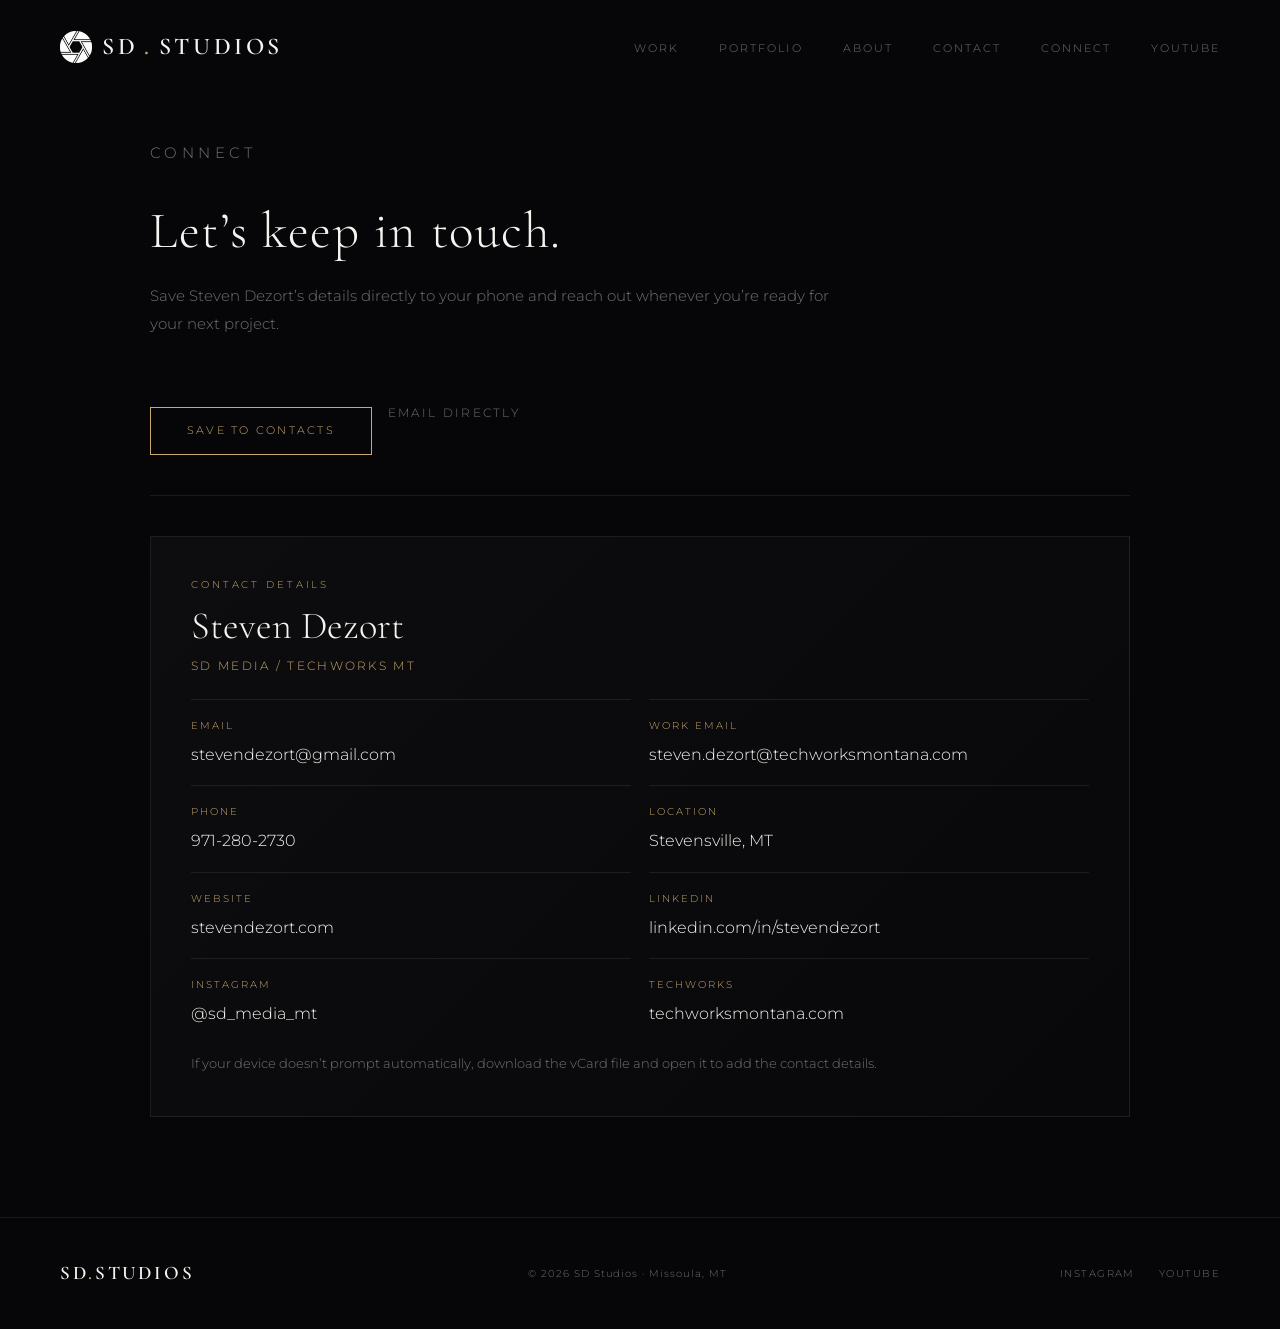
==== contact.html @ 9c30f853 "connect and gtag" ====
<!DOCTYPE html>
<html lang="en">
<head>
  <!-- Google tag (gtag.js) -->
  <script async src="https://www.googletagmanager.com/gtag/js?id=G-D0V5H32298"></script>
  <script>
    window.dataLayer = window.dataLayer || [];
    function gtag(){dataLayer.push(arguments);}
    gtag('js', new Date());
    gtag('config', 'G-D0V5H32298');
  </script>

  <meta charset="UTF-8">
  <meta name="viewport" content="width=device-width, initial-scale=1.0">
  <meta http-equiv="X-UA-Compatible" content="ie=edge">
  <title>SD Studios | Connect</title>
  <meta name="description" content="Save Steven Dezort’s contact details directly to your phone with a downloadable vCard from SD Studios.">
  <link rel="icon" type="image/svg+xml" href="media/photo/apwhite2.png">
  <link rel="preconnect" href="https://fonts.googleapis.com">
  <link rel="preconnect" href="https://fonts.gstatic.com" crossorigin>
  <link href="https://fonts.googleapis.com/css2?family=Cormorant+Garamond:ital,wght@0,300;0,400;0,600;1,300&family=Montserrat:wght@300;400;500;600&display=swap" rel="stylesheet">
  <link rel="stylesheet" href="styles.css">
</head>
<body>

<nav id="navbar">
  <a href="index.html" class="nav-logo">
    <img src="media/photo/apwhite2.png" alt="SD Studios logo aperture" class="nav-logo-icon">
    SD<span>.</span>STUDIOS
  </a>
  <ul class="nav-links">
    <li><a href="index.html#services">Work</a></li>
    <li><a href="index.html#portfolio">Portfolio</a></li>
    <li><a href="index.html#about">About</a></li>
    <li><a href="index.html#contact">Contact</a></li>
    <li><a href="contact.html">Connect</a></li>
    <li><a href="https://www.youtube.com/@sdstudiosmt" target="_blank" rel="noreferrer">YouTube</a></li>
  </ul>
  <button class="hamburger" id="hamburger" aria-label="Toggle menu">
    <span></span>
    <span></span>
    <span></span>
  </button>
</nav>

<div class="mobile-menu" id="mobileMenu">
  <a href="index.html#services">Work</a>
  <a href="index.html#portfolio">Portfolio</a>
  <a href="index.html#about">About</a>
  <a href="index.html#contact">Contact</a>
  <a href="contact.html">Connect</a>
  <a href="https://www.youtube.com/@sdstudiosmt" target="_blank" rel="noreferrer">YouTube</a>
</div>

<main class="connect-page-shell">
  <section class="connect-hero reveal">
    <p class="section-label">Connect</p>
    <h1>Let’s keep in touch.</h1>
    <p>Save Steven Dezort’s details directly to your phone and reach out whenever you’re ready for your next project.</p>
    <div class="connect-actions">
      <a href="media/connect/vcard.vcf" class="hero-cta" download="Steven-Dezort.vcf">Save to Contacts</a>
      <a href="mailto:stevendezort@gmail.com" class="connect-link">Email directly</a>
    </div>
  </section>

  <section class="connect-card reveal reveal-delay-1">
    <div class="connect-card-header">
      <p class="section-label">Contact Details</p>
      <h2>Steven Dezort</h2>
      <p class="connect-org">SD Media / TechWorks MT</p>
    </div>

    <div class="connect-details">
      <div class="connect-item">
        <span class="connect-item-label">Email</span>
        <a href="mailto:stevendezort@gmail.com">stevendezort@gmail.com</a>
      </div>
      <div class="connect-item">
        <span class="connect-item-label">Work Email</span>
        <a href="mailto:steven.dezort@techworksmontana.com">steven.dezort@techworksmontana.com</a>
      </div>
      <div class="connect-item">
        <span class="connect-item-label">Phone</span>
        <a href="tel:9712802730">971-280-2730</a>
      </div>
      <div class="connect-item">
        <span class="connect-item-label">Location</span>
        <a href="https://maps.app.goo.gl/5LYjW5EQ4mG5XquQ6" target="_blank" rel="noreferrer">Stevensville, MT</a>
      </div>
      <div class="connect-item">
        <span class="connect-item-label">Website</span>
        <a href="https://stevendezort.com" target="_blank" rel="noreferrer">stevendezort.com</a>
      </div>
      <div class="connect-item">
        <span class="connect-item-label">LinkedIn</span>
        <a href="https://linkedin.com/in/stevendezort" target="_blank" rel="noreferrer">linkedin.com/in/stevendezort</a>
      </div>
      <div class="connect-item">
        <span class="connect-item-label">Instagram</span>
        <a href="https://www.instagram.com/sd_media_mt" target="_blank" rel="noreferrer">@sd_media_mt</a>
      </div>
      <div class="connect-item">
        <span class="connect-item-label">TechWorks</span>
        <a href="https://techworksmontana.com" target="_blank" rel="noreferrer">techworksmontana.com</a>
      </div>
    </div>

    <p class="connect-note">If your device doesn’t prompt automatically, download the vCard file and open it to add the contact details.</p>
  </section>
</main>

<footer>
  <a href="index.html" class="footer-logo">SD<span>.</span>STUDIOS</a>
  <span class="footer-copy">© 2026 SD Studios · Missoula, MT</span>
  <div class="footer-socials">
    <a href="https://www.instagram.com/sd_studios_mt/" target="_blank" rel="noreferrer">Instagram</a>
    <a href="https://www.youtube.com/@sdstudiosmt" target="_blank" rel="noreferrer">YouTube</a>
  </div>
</footer>

<script>
  const nav = document.getElementById('navbar');
  window.addEventListener('scroll', () => {
    nav.classList.toggle('scrolled', window.scrollY > 60);
  });

  const hamburger = document.getElementById('hamburger');
  const mobileMenu = document.getElementById('mobileMenu');
  const mobileLinks = mobileMenu.querySelectorAll('a');

  hamburger.addEventListener('click', () => {
    hamburger.classList.toggle('active');
    mobileMenu.classList.toggle('active');
  });

  mobileLinks.forEach(link => {
    link.addEventListener('click', () => {
      hamburger.classList.remove('active');
      mobileMenu.classList.remove('active');
    });
  });

  const reveals = document.querySelectorAll('.reveal');
  const observer = new IntersectionObserver(entries => {
    entries.forEach(entry => {
      if (entry.isIntersecting) {
        entry.target.classList.add('visible');
        observer.unobserve(entry.target);
      }
    });
  }, { threshold: 0.12 });

  reveals.forEach(el => observer.observe(el));
</script>
</body>
</html>
---- styles.css ----
*, *::before, *::after { box-sizing: border-box; margin: 0; padding: 0; }

  :root {
    --black: #060608;
    --off-black: #0e0e11;
    --dark: #141418;
    --mid: #1e1e24;
    --border: rgba(255,255,255,0.08);
    --white: #f5f3ef;
    --muted: rgba(245,243,239,0.45);
    --accent: #c8a96e;
    --accent-dim: rgba(200,169,110,0.15);
  }

  html { scroll-behavior: smooth; }

  body {
    background: var(--black);
    color: var(--white);
    font-family: 'Montserrat', sans-serif;
    font-weight: 300;
    line-height: 1.6;
    overflow-x: hidden;
  }

  /* ─── SCROLLBAR ─── */
  ::-webkit-scrollbar { width: 4px; }
  ::-webkit-scrollbar-track { background: var(--black); }
  ::-webkit-scrollbar-thumb { background: var(--accent); border-radius: 2px; }

  /* ─── NAV ─── */
  nav {
    position: fixed;
    top: 0; left: 0; right: 0;
    z-index: 130;
    display: flex;
    align-items: center;
    justify-content: space-between;
    padding: 28px 60px;
    transition: background 0.4s, padding 0.4s;
  }

  #hamburger {
    display: none;
  }

  #mobileMenu {
    display: none;
  }
  nav.scrolled {
    background: rgba(6,6,8,0.92);
    backdrop-filter: blur(12px);
    padding: 18px 60px;
    border-bottom: 1px solid var(--border);
  }

  .nav-logo {
    font-family: 'Cormorant Garamond', serif;
    font-weight: 600;
    font-size: 1.5rem;
    letter-spacing: 0.15em;
    color: var(--white);
    text-decoration: none;
    display: flex;
    align-items: center;
    gap: 6px;
  }
  .nav-logo span { color: var(--accent); }

  .nav-logo-icon {
    height: 32px;
    width: 32px;
    flex-shrink: 0;
    fill: var(--white);
    margin-right: 4px;
  }

  .nav-links {
    display: flex;
    gap: 40px;
    list-style: none;
  }
  .nav-links a {
    color: var(--muted);
    text-decoration: none;
    font-size: 0.7rem;
    letter-spacing: 0.18em;
    text-transform: uppercase;
    transition: color 0.3s;
    position: relative;
  }
  .nav-links a::after {
    content: '';
    position: absolute;
    bottom: -4px; left: 0; right: 100%;
    height: 1px;
    background: var(--accent);
    transition: right 0.3s;
  }
  .nav-links a:hover { color: var(--white); }
  .nav-links a:hover::after { right: 0; }

  /* ─── HERO ─── */
  .hero {
    position: relative;
    height: 100vh;
    display: flex;
    align-items: flex-end;
    justify-content: flex-start;
    overflow: hidden;
  }

  .hero video {
    position: absolute;
    inset: 0;
    width: 100%; height: 100%;
    object-fit: cover;
    opacity: 0.5;
  }

  .hero-overlay {
    position: absolute;
    inset: 0;
    background: linear-gradient(
      to bottom,
      rgba(6,6,8,0.2) 0%,
      rgba(6,6,8,0) 40%,
      rgba(6,6,8,0.7) 80%,
      rgba(6,6,8,1) 100%
    );
  }

  .hero-content {
    position: relative;
    z-index: 2;
    padding: 0 60px 80px;
    max-width: 680px;
  }

  .hero-eyebrow {
    font-size: 0.65rem;
    letter-spacing: 0.3em;
    text-transform: uppercase;
    color: var(--accent);
    margin-bottom: 20px;
    opacity: 0;
    animation: fadeUp 0.8s 0.3s forwards;
  }

  .hero h1 {
    font-family: 'Cormorant Garamond', serif;
    font-weight: 300;
    font-size: clamp(3.5rem, 7vw, 6rem);
    line-height: 1.05;
    letter-spacing: 0.05em;
    opacity: 0;
    animation: fadeUp 0.8s 0.5s forwards;
  }

  .hero h1 em {
    font-style: italic;
    color: var(--accent);
  }

  .hero-sub {
    font-size: 0.8rem;
    letter-spacing: 0.08em;
    color: var(--muted);
    margin-top: 20px;
    max-width: 420px;
    opacity: 0;
    animation: fadeUp 0.8s 0.7s forwards;
  }

  .hero-cta {
    display: inline-flex;
    align-items: center;
    gap: 12px;
    margin-top: 36px;
    padding: 14px 36px;
    border: 1px solid var(--accent);
    color: var(--accent);
    text-decoration: none;
    font-size: 0.7rem;
    letter-spacing: 0.2em;
    text-transform: uppercase;
    transition: background 0.3s, color 0.3s;
    opacity: 0;
    animation: fadeUp 0.8s 0.9s forwards;
  }
  .hero-cta:hover {
    background: var(--accent);
    color: var(--black);
  }

  .scroll-hint {
    position: absolute;
    bottom: 36px; right: 60px;
    z-index: 2;
    display: flex;
    flex-direction: column;
    align-items: center;
    gap: 8px;
    opacity: 0;
    animation: fadeIn 1s 1.5s forwards;
  }
  .scroll-hint span {
    font-size: 0.55rem;
    letter-spacing: 0.25em;
    text-transform: uppercase;
    color: var(--muted);
    writing-mode: vertical-rl;
  }
  .scroll-line {
    width: 1px;
    height: 60px;
    background: linear-gradient(to bottom, var(--accent), transparent);
    animation: scrollPulse 2s infinite;
  }

  /* ─── DIVIDER ─── */
  .divider {
    width: 60px;
    height: 1px;
    background: var(--accent);
    margin: 0 auto 16px;
  }

  /* ─── SECTION LABELS ─── */
  .section-label {
    font-size: 0.6rem;
    letter-spacing: 0.3em;
    text-transform: uppercase;
    color: var(--accent);
    margin-bottom: 12px;
  }

  /* ─── SERVICES SECTION ─── */
  .services {
    padding: 140px 60px;
    max-width: 1300px;
    margin: 0 auto;
  }

  .services-header {
    display: grid;
    grid-template-columns: 1fr 1fr;
    gap: 60px;
    align-items: end;
    margin-bottom: 80px;
  }

  .services-header h2 {
    font-family: 'Cormorant Garamond', serif;
    font-weight: 300;
    font-size: clamp(2.5rem, 4vw, 3.5rem);
    line-height: 1.1;
    letter-spacing: 0.03em;
  }

  .services-header p {
    color: var(--muted);
    font-size: 0.82rem;
    line-height: 1.9;
    max-width: 400px;
    justify-self: end;
  }

  .services-grid {
    display: grid;
    grid-template-columns: repeat(3, 1fr);
    gap: 2px;
  }

  .service-card {
    position: relative;
    overflow: hidden;
    aspect-ratio: 3/4;
    cursor: pointer;
  }

  .service-card-media {
    display: block;
    width: 100%;
    height: 100%;
    overflow: hidden;
    text-decoration: none;
  }

  .service-card video,
  .service-card img {
    width: 100%; height: 100%;
    object-fit: cover;
    transition: transform 0.7s cubic-bezier(0.25, 0.46, 0.45, 0.94);
    filter: brightness(0.5) saturate(0.8);
  }

  .service-card:hover video,
  .service-card:hover img {
    transform: scale(1.05);
    filter: brightness(0.65) saturate(1);
  }

  .service-card-overlay {
    position: absolute;
    inset: 0;
    background: linear-gradient(to top, rgba(6,6,8,0.9) 0%, transparent 50%);
    display: flex;
    flex-direction: column;
    justify-content: flex-end;
    padding: 40px 36px;
    pointer-events: none;
  }

  .service-card-number {
    font-family: 'Cormorant Garamond', serif;
    font-size: 0.8rem;
    letter-spacing: 0.2em;
    color: var(--accent);
    margin-bottom: 12px;
  }

  .service-card h3 {
    font-family: 'Cormorant Garamond', serif;
    font-weight: 300;
    font-size: 2rem;
    letter-spacing: 0.05em;
    margin-bottom: 8px;
  }

  .service-card p {
    color: var(--muted);
    font-size: 0.72rem;
    line-height: 1.7;
    max-width: 280px;
    opacity: 0;
    transform: translateY(12px);
    transition: opacity 0.4s, transform 0.4s;
  }

  .service-card:hover p {
    opacity: 1;
    transform: translateY(0);
  }

  .service-card-link {
    display: inline-flex;
    align-items: center;
    gap: 8px;
    margin-top: 20px;
    font-size: 0.65rem;
    letter-spacing: 0.2em;
    text-transform: uppercase;
    color: var(--accent);
    text-decoration: none;
    opacity: 0;
    transform: translateY(8px);
    transition: opacity 0.4s 0.05s, transform 0.4s 0.05s;
    pointer-events: auto;
  }
  .service-card:hover .service-card-link {
    opacity: 1;
    transform: translateY(0);
  }
  .service-card-link::after {
    content: '→';
    transition: transform 0.3s;
  }
  .service-card-link:hover::after { transform: translateX(4px); }

  /* ─── ABOUT STRIP ─── */
  .about-strip {
    background: var(--mid);
    border-top: 1px solid var(--border);
    border-bottom: 1px solid var(--border);
    padding: 100px 60px;
  }

  .about-inner {
    max-width: 1300px;
    margin: 0 auto;
    display: grid;
    grid-template-columns: 1fr 2fr;
    gap: 100px;
    align-items: center;
  }

  .about-left h2 {
    font-family: 'Cormorant Garamond', serif;
    font-weight: 300;
    font-size: clamp(2rem, 3vw, 3rem);
    line-height: 1.2;
  }

  .about-right p {
    color: var(--muted);
    font-size: 0.82rem;
    line-height: 2;
    margin-bottom: 20px;
  }

  .about-stats {
    display: flex;
    gap: 60px;
    margin-top: 48px;
    padding-top: 48px;
    border-top: 1px solid var(--border);
  }

  .stat-num {
    font-family: 'Cormorant Garamond', serif;
    font-size: 2.5rem;
    font-weight: 300;
    color: var(--accent);
    line-height: 1;
  }

  .stat-label {
    font-size: 0.62rem;
    letter-spacing: 0.15em;
    text-transform: uppercase;
    color: var(--muted);
    margin-top: 6px;
  }

  /* ─── CONTACT ─── */
  .contact-section {
    padding: 140px 60px;
    max-width: 1300px;
    margin: 0 auto;
  }

  .contact-header {
    text-align: center;
    margin-bottom: 80px;
  }

  .contact-header h2 {
    font-family: 'Cormorant Garamond', serif;
    font-weight: 300;
    font-size: clamp(2.5rem, 4vw, 4rem);
    margin-bottom: 16px;
  }

  .contact-header p {
    color: var(--muted);
    font-size: 0.8rem;
    letter-spacing: 0.05em;
  }

  .contact-grid {
    display: grid;
    grid-template-columns: 1fr 1fr;
    gap: 80px;
    align-items: start;
  }

  .contact-info {
    display: flex;
    flex-direction: column;
    gap: 36px;
  }

  .contact-item {
    display: flex;
    flex-direction: column;
    gap: 4px;
    padding-bottom: 36px;
    border-bottom: 1px solid var(--border);
  }

  .contact-item-label {
    font-size: 0.6rem;
    letter-spacing: 0.25em;
    text-transform: uppercase;
    color: var(--accent);
  }

  .contact-item a,
  .contact-item span {
    font-size: 0.9rem;
    color: var(--white);
    text-decoration: none;
    transition: color 0.3s;
  }

  .contact-item a:hover { color: var(--accent); }

  /* ─── FORM ─── */
  .contact-form {
    display: flex;
    flex-direction: column;
    gap: 20px;
  }

  .form-row {
    display: grid;
    grid-template-columns: 1fr 1fr;
    gap: 20px;
  }

  .form-group {
    display: flex;
    flex-direction: column;
    gap: 8px;
  }

  .form-group label {
    font-size: 0.6rem;
    letter-spacing: 0.2em;
    text-transform: uppercase;
    color: var(--muted);
  }

  .form-group input,
  .form-group textarea,
  .form-group select {
    background: var(--mid);
    border: 1px solid var(--border);
    color: var(--white);
    padding: 14px 18px;
    font-family: 'Montserrat', sans-serif;
    font-size: 0.78rem;
    font-weight: 300;
    outline: none;
    transition: border-color 0.3s;
    resize: none;
    appearance: none;
    -webkit-appearance: none;
  }

  .form-group input:focus,
  .form-group textarea:focus,
  .form-group select:focus {
    border-color: var(--accent);
  }

  .form-group select option { background: var(--dark); }

  .form-group textarea { height: 140px; }

  .form-honeypot { display: none; }

  .submit-btn {
    align-self: flex-start;
    padding: 16px 48px;
    background: transparent;
    border: 1px solid var(--accent);
    color: var(--accent);
    font-family: 'Montserrat', sans-serif;
    font-size: 0.65rem;
    letter-spacing: 0.25em;
    text-transform: uppercase;
    cursor: pointer;
    transition: background 0.3s, color 0.3s;
  }
  .submit-btn:hover {
    background: var(--accent);
    color: var(--black);
  }

  /* ─── MODAL ─── */
  .modal {
    display: none;
    position: fixed;
    inset: 0;
    z-index: 1000;
    align-items: center;
    justify-content: center;
  }

  .modal.active {
    display: flex;
  }

  .modal-overlay {
    position: absolute;
    inset: 0;
    background: rgba(6, 6, 8, 0.7);
    backdrop-filter: blur(4px);
  }

  .modal-content {
    position: relative;
    z-index: 1001;
    background: var(--mid);
    border: 1px solid var(--border);
    padding: 48px 40px;
    max-width: 400px;
    text-align: center;
    border-radius: 8px;
    animation: modalSlideIn 0.3s ease-out;
  }

  @keyframes modalSlideIn {
    from {
      opacity: 0;
      transform: scale(0.95) translateY(-20px);
    }
    to {
      opacity: 1;
      transform: scale(1) translateY(0);
    }
  }

  .modal-close {
    position: absolute;
    top: 16px;
    right: 16px;
    background: none;
    border: none;
    color: var(--muted);
    font-size: 1.8rem;
    cursor: pointer;
    padding: 0;
    width: 32px;
    height: 32px;
    display: flex;
    align-items: center;
    justify-content: center;
    transition: color 0.2s;
  }

  .modal-close:hover {
    color: var(--accent);
  }

  .modal-icon {
    font-size: 3rem;
    color: var(--accent);
    margin-bottom: 16px;
  }

  .modal-content h3 {
    font-family: 'Cormorant Garamond', serif;
    font-weight: 300;
    font-size: 1.8rem;
    margin-bottom: 12px;
  }

  .modal-content p {
    color: var(--muted);
    font-size: 0.85rem;
    margin-bottom: 24px;
  }

  .modal-close-btn {
    padding: 12px 32px;
    background: var(--accent);
    border: none;
    color: var(--black);
    font-family: 'Montserrat', sans-serif;
    font-size: 0.65rem;
    letter-spacing: 0.2em;
    text-transform: uppercase;
    cursor: pointer;
    transition: background 0.3s;
    border-radius: 4px;
  }

  .modal-close-btn:hover {
    background: rgba(200, 169, 110, 0.85);
  }

  /* ─── FOOTER ─── */
  footer {
    border-top: 1px solid var(--border);
    padding: 40px 60px;
    display: flex;
    align-items: center;
    justify-content: space-between;
  }

  .footer-logo {
    font-family: 'Cormorant Garamond', serif;
    font-weight: 600;
    font-size: 1.2rem;
    letter-spacing: 0.15em;
    color: var(--white);
    text-decoration: none;
  }
  .footer-logo span { color: var(--accent); }

  .footer-copy {
    font-size: 0.6rem;
    letter-spacing: 0.1em;
    color: var(--muted);
  }

  .footer-socials {
    display: flex;
    gap: 24px;
  }

  .footer-socials a {
    font-size: 0.6rem;
    letter-spacing: 0.15em;
    text-transform: uppercase;
    color: var(--muted);
    text-decoration: none;
    transition: color 0.3s;
  }
  .footer-socials a:hover { color: var(--accent); }

  /* ─── PORTFOLIO ─── */
  .portfolio {
    padding: 140px 60px;
    max-width: 1300px;
    margin: 0 auto;
  }

  .portfolio-header {
    margin-bottom: 80px;
  }

  .portfolio-header h2 {
    font-family: 'Cormorant Garamond', serif;
    font-weight: 300;
    font-size: clamp(2.5rem, 4vw, 3.5rem);
    line-height: 1.1;
    margin-top: 12px;
  }

  .portfolio-category {
    margin-bottom: 80px;
    scroll-margin-top: 120px;
  }

  .portfolio-category-label {
    display: flex;
    align-items: center;
    gap: 20px;
    margin-bottom: 28px;
  }

  .portfolio-category-label h3 {
    font-family: 'Cormorant Garamond', serif;
    font-weight: 300;
    font-size: 1.6rem;
    letter-spacing: 0.04em;
  }

  .portfolio-category-label::after {
    content: '';
    flex: 1;
    height: 1px;
    background: var(--border);
  }

  /* Two horizontal videos side by side */
  .videos-2col {
    display: grid;
    grid-template-columns: 1fr 1fr;
    gap: 16px;
  }

  /* One vertical + one horizontal */
  .videos-mixed {
    display: grid;
    grid-template-columns: auto 1fr;
    gap: 16px;
    align-items: start;
  }

  .yt-embed {
    position: relative;
    background: var(--mid);
    border: 1px solid var(--border);
    overflow: hidden;
  }

  /* 16:9 horizontal */
  .yt-embed.horizontal { aspect-ratio: 16/9; }

  /* In mixed layout, make horizontal video same height as vertical */
  .videos-mixed .yt-embed.horizontal {
    max-height: 460px;
  }

  /* 9:16 vertical — fixed width so it doesn't stretch */
  .yt-embed.vertical {
    width: 260px;
    aspect-ratio: 9/16;
  }

  .yt-embed iframe {
    position: absolute;
    inset: 0;
    width: 100%;
    height: 100%;
    border: none;
  }

  .yt-embed video {
    width: 100%;
    height: 100%;
    object-fit: cover;
  }

  .video-play-button {
    position: absolute;
    inset: 0;
    display: flex;
    align-items: center;
    justify-content: center;
    background: rgba(0, 0, 0, 0.3);
    transition: background 0.3s;
    cursor: pointer;
  }

  .yt-embed:hover .video-play-button {
    background: rgba(0, 0, 0, 0.5);
  }

  .play-icon {
    width: 60px;
    height: 60px;
    border: 2px solid var(--white);
    border-radius: 50%;
    display: flex;
    align-items: center;
    justify-content: center;
    transition: transform 0.3s, border-color 0.3s;
  }

  .yt-embed:hover .play-icon {
    transform: scale(1.1);
    border-color: var(--accent);
  }

  .play-icon::after {
    content: '▶';
    font-size: 24px;
    color: var(--white);
    margin-left: 4px;
  }

  .video-progress-bar {
    position: absolute;
    bottom: 0;
    left: 0;
    width: 100%;
    height: 4px;
    background: rgba(255, 255, 255, 0.2);
    cursor: pointer;
    opacity: 0;
    transition: opacity 0.3s;
  }

  .yt-embed:hover .video-progress-bar {
    opacity: 1;
  }

  .video-progress-fill {
    height: 100%;
    background: var(--accent);
    width: 0%;
    transition: width 0.1s linear;
  }

  /* placeholder shown when no ID set */
  .yt-placeholder {
    position: absolute;
    inset: 0;
    display: flex;
    flex-direction: column;
    align-items: center;
    justify-content: center;
    gap: 12px;
    background: var(--mid);
  }

  .yt-placeholder-icon {
    width: 52px; height: 52px;
    border: 1px solid var(--border);
    border-radius: 50%;
    display: flex;
    align-items: center;
    justify-content: center;
  }

  .yt-placeholder-icon::after {
    content: '▶';
    font-size: 0.9rem;
    color: var(--accent);
    margin-left: 3px;
  }

  .yt-placeholder span {
    font-size: 0.62rem;
    letter-spacing: 0.18em;
    text-transform: uppercase;
    color: var(--muted);
  }

  /* ─── CUSTOM / WHATEVER YOU NEED ─── */
  .custom-section {
    background: var(--mid);
    border-top: 1px solid var(--border);
    border-bottom: 1px solid var(--border);
    padding: 120px 60px;
    text-align: center;
    position: relative;
    overflow: hidden;
  }

  .custom-section::before {
    content: '';
    position: absolute;
    inset: 0;
    background: radial-gradient(ellipse at center, rgba(200,169,110,0.06) 0%, transparent 70%);
    pointer-events: none;
  }

  .custom-inner {
    position: relative;
    z-index: 1;
    max-width: 760px;
    margin: 0 auto;
  }

  .custom-inner h2 {
    font-family: 'Cormorant Garamond', serif;
    font-weight: 300;
    font-size: clamp(2.8rem, 5vw, 5rem);
    line-height: 1.1;
    margin-bottom: 24px;
  }

  .custom-inner h2 em {
    font-style: italic;
    color: var(--accent);
  }

  .custom-inner p {
    color: var(--muted);
    font-size: 0.85rem;
    line-height: 2;
    margin-bottom: 16px;
  }

  .custom-tags {
    display: flex;
    flex-wrap: wrap;
    justify-content: center;
    gap: 10px;
    margin: 36px 0 48px;
  }

  .custom-tag {
    padding: 8px 20px;
    border: 1px solid var(--border);
    font-size: 0.62rem;
    letter-spacing: 0.18em;
    text-transform: uppercase;
    color: var(--muted);
    transition: border-color 0.3s, color 0.3s;
  }

  .custom-tag:hover {
    border-color: var(--accent);
    color: var(--accent);
  }

  /* ─── CONNECT PAGE ─── */
  .connect-page-shell {
    padding: 140px 60px 100px;
    max-width: 1100px;
    margin: 0 auto;
    min-height: calc(100vh - 220px);
  }

  .connect-hero {
    display: grid;
    gap: 24px;
    margin-bottom: 40px;
    padding-bottom: 40px;
    border-bottom: 1px solid var(--border);
  }

  .connect-hero h1 {
    font-family: 'Cormorant Garamond', serif;
    font-weight: 300;
    font-size: clamp(2.6rem, 4vw, 3.8rem);
    line-height: 1.08;
    letter-spacing: 0.03em;
  }

  .connect-hero p {
    color: var(--muted);
    max-width: 680px;
    font-size: 0.92rem;
    line-height: 1.9;
  }

  .connect-actions {
    display: flex;
    flex-wrap: wrap;
    gap: 16px;
    align-items: center;
    margin-top: 8px;
  }

  .connect-link {
    color: var(--muted);
    text-decoration: none;
    font-size: 0.72rem;
    letter-spacing: 0.2em;
    text-transform: uppercase;
    transition: color 0.3s;
  }

  .connect-link:hover {
    color: var(--white);
  }

  .connect-card {
    background: linear-gradient(135deg, rgba(255,255,255,0.03), rgba(255,255,255,0.01));
    border: 1px solid var(--border);
    padding: 40px;
    display: grid;
    gap: 24px;
  }

  .connect-card-header h2 {
    font-family: 'Cormorant Garamond', serif;
    font-weight: 300;
    font-size: clamp(1.8rem, 3vw, 2.4rem);
    line-height: 1.15;
    margin-bottom: 8px;
  }

  .connect-org {
    color: var(--accent);
    font-size: 0.72rem;
    letter-spacing: 0.2em;
    text-transform: uppercase;
  }

  .connect-details {
    display: grid;
    grid-template-columns: repeat(2, minmax(0, 1fr));
    gap: 18px;
  }

  .connect-item {
    padding-top: 18px;
    border-top: 1px solid var(--border);
  }

  .connect-item-label {
    display: block;
    font-size: 0.62rem;
    letter-spacing: 0.2em;
    text-transform: uppercase;
    color: var(--accent);
    margin-bottom: 8px;
  }

  .connect-item a {
    color: var(--white);
    text-decoration: none;
    transition: color 0.3s;
  }

  .connect-item a:hover {
    color: var(--accent);
  }

  .connect-note {
    color: var(--muted);
    font-size: 0.84rem;
    line-height: 1.9;
  }

  /* ─── RESPONSIVE additions ─── */
  @media (max-width: 900px) {
    .portfolio { padding: 80px 28px; }
    .videos-2col { grid-template-columns: 1fr; }
    .videos-mixed { grid-template-columns: 1fr; }
    .yt-embed.vertical { width: 100%; aspect-ratio: 9/16; }
    .custom-section { padding: 80px 28px; }
  }

  
  @keyframes fadeUp {
    from { opacity: 0; transform: translateY(24px); }
    to { opacity: 1; transform: translateY(0); }
  }

  @keyframes fadeIn {
    from { opacity: 0; }
    to { opacity: 1; }
  }

  @keyframes scrollPulse {
    0%, 100% { transform: scaleY(1); opacity: 1; }
    50% { transform: scaleY(0.6); opacity: 0.4; }
  }

  /* ─── OBSERVE FADE ─── */
  .reveal {
    opacity: 0;
    transform: translateY(32px);
    transition: opacity 0.7s, transform 0.7s;
  }
  .reveal.visible {
    opacity: 1;
    transform: translateY(0);
  }
  .reveal-delay-1 { transition-delay: 0.1s; }
  .reveal-delay-2 { transition-delay: 0.2s; }
  .reveal-delay-3 { transition-delay: 0.3s; }

  /* ─── RESPONSIVE ─── */
  @media (max-width: 900px) {
    nav { padding: 24px 28px; }
    nav.scrolled { padding: 16px 28px; }
    .nav-links { display: none; }
    .hero-content { padding: 0 28px 60px; }
    .scroll-hint { right: 28px; }
    .services { padding: 80px 28px; }
    .services-header { grid-template-columns: 1fr; gap: 24px; }
    .services-grid { grid-template-columns: 1fr; }
    .service-card { aspect-ratio: 16/9; }
    .about-strip { padding: 80px 28px; }
    .about-inner { grid-template-columns: 1fr; gap: 40px; }
    .about-stats { gap: 36px; }
    .contact-section { padding: 80px 28px; }
    .contact-grid { grid-template-columns: 1fr; gap: 48px; }
    .form-row { grid-template-columns: 1fr; }
    .connect-page-shell { padding: 120px 28px 80px; }
    .connect-actions { flex-direction: column; align-items: flex-start; }
    .connect-card { padding: 28px; }
    .connect-details { grid-template-columns: 1fr; }
    footer { flex-direction: column; gap: 20px; text-align: center; }

    /* ─── HAMBURGER BUTTON ─── */
    #hamburger {
      display: flex;
      flex-direction: column;
      justify-content: space-between;
      width: 24px;
      height: 16px;
      background: transparent;
      border: none;
      cursor: pointer;
      padding: 0;
      z-index: 150;
      flex-shrink: 0;
    }
    #hamburger span {
      display: block;
      width: 100%;
      height: 2px;
      background-color: var(--white);
      border-radius: 2px;
      transition: transform 0.3s cubic-bezier(0.25, 0.8, 0.25, 1),
                  opacity 0.3s ease,
                  background-color 0.3s ease;
    }
    #hamburger:hover span {
      background-color: var(--accent);
    }
    #hamburger.active span:nth-child(1) {
      transform: translateY(7px) rotate(45deg);
      background-color: var(--accent);
    }
    #hamburger.active span:nth-child(2) {
      opacity: 0;
      transform: scaleX(0);
    }
    #hamburger.active span:nth-child(3) {
      transform: translateY(-7px) rotate(-45deg);
      background-color: var(--accent);
    }

    /* ─── MOBILE DRAWER MENU ─── */
    #mobileMenu {
      display: flex;
      flex-direction: column;
      justify-content: center;
      align-items: center;
      position: fixed;
      top: 0;
      right: 0;
      bottom: 0;
      width: 100%;
      height: 100vh;
      background: rgba(6, 6, 8, 0.98);
      z-index: 120;
      gap: 32px;
      transform: translateX(100%);
      transition: transform 0.55s cubic-bezier(0.85, 0, 0.15, 1);
    }
    @supports (backdrop-filter: blur(25px)) {
      #mobileMenu {
        background: rgba(6, 6, 8, 0.82);
        backdrop-filter: blur(25px);
        -webkit-backdrop-filter: blur(25px);
      }
    }
    #mobileMenu.active {
      transform: translateX(0);
    }

    /* Staggered mobile links */
    #mobileMenu a {
      font-family: 'Montserrat', sans-serif;
      font-size: 1.4rem;
      font-weight: 400;
      letter-spacing: 0.18em;
      text-transform: uppercase;
      color: var(--muted);
      text-decoration: none;
      opacity: 0;
      transform: translateY(24px);
      transition: opacity 0.5s ease,
                  transform 0.5s cubic-bezier(0.25, 0.8, 0.25, 1),
                  color 0.3s;
    }
    #mobileMenu a:hover {
      color: var(--white);
      transform: scale(1.04);
    }
    #mobileMenu.active a {
      opacity: 1;
      transform: translateY(0);
    }
    #mobileMenu.active a:nth-child(1) { transition-delay: 0.1s; }
    #mobileMenu.active a:nth-child(2) { transition-delay: 0.16s; }
    #mobileMenu.active a:nth-child(3) { transition-delay: 0.22s; }
    #mobileMenu.active a:nth-child(4) { transition-delay: 0.28s; }
    #mobileMenu.active a:nth-child(5) { transition-delay: 0.34s; }

    /* Premium Overlay Enhancements */
    body:has(#mobileMenu.active) nav {
      background: transparent !important;
      border-bottom: 1px solid transparent !important;
      backdrop-filter: none !important;
      -webkit-backdrop-filter: none !important;
    }
    body:has(#mobileMenu.active) {
      overflow: hidden;
    }
  }
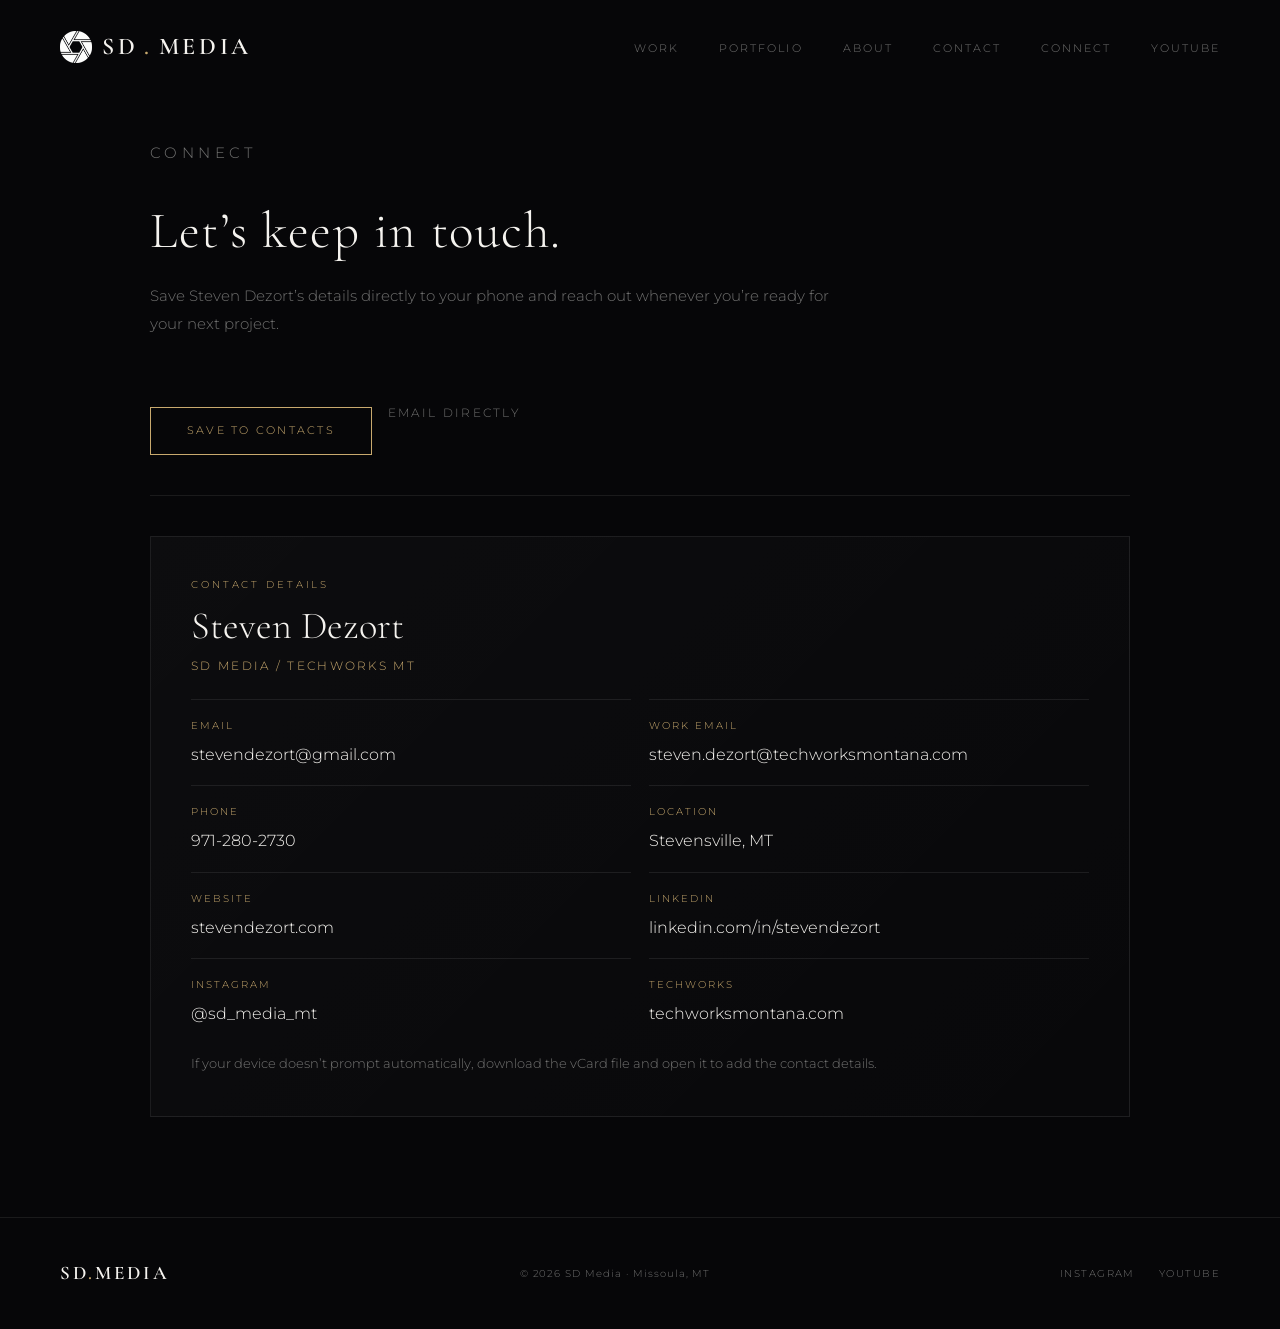
==== commit 0ca9c4d9: "asdf" ====
--- a/contact.html
+++ b/contact.html
@@ -13,8 +13,8 @@
   <meta charset="UTF-8">
   <meta name="viewport" content="width=device-width, initial-scale=1.0">
   <meta http-equiv="X-UA-Compatible" content="ie=edge">
-  <title>SD Studios | Connect</title>
-  <meta name="description" content="Save Steven Dezort’s contact details directly to your phone with a downloadable vCard from SD Studios.">
+  <title>SD Media | Connect</title>
+  <meta name="description" content="Save Steven Dezort’s contact details directly to your phone with a downloadable vCard from SD Media.">
   <link rel="icon" type="image/svg+xml" href="media/photo/apwhite2.png">
   <link rel="preconnect" href="https://fonts.googleapis.com">
   <link rel="preconnect" href="https://fonts.gstatic.com" crossorigin>
@@ -25,8 +25,8 @@
 
 <nav id="navbar">
   <a href="index.html" class="nav-logo">
-    <img src="media/photo/apwhite2.png" alt="SD Studios logo aperture" class="nav-logo-icon">
-    SD<span>.</span>STUDIOS
+    <img src="media/photo/apwhite2.png" alt="SD Media logo aperture" class="nav-logo-icon">
+    SD<span>.</span>MEDIA
   </a>
   <ul class="nav-links">
     <li><a href="index.html#services">Work</a></li>
@@ -34,7 +34,7 @@
     <li><a href="index.html#about">About</a></li>
     <li><a href="index.html#contact">Contact</a></li>
     <li><a href="contact.html">Connect</a></li>
-    <li><a href="https://www.youtube.com/@sdstudiosmt" target="_blank" rel="noreferrer">YouTube</a></li>
+    <li><a href="https://www.youtube.com/@sdmediamt" target="_blank" rel="noreferrer">YouTube</a></li>
   </ul>
   <button class="hamburger" id="hamburger" aria-label="Toggle menu">
     <span></span>
@@ -49,7 +49,7 @@
   <a href="index.html#about">About</a>
   <a href="index.html#contact">Contact</a>
   <a href="contact.html">Connect</a>
-  <a href="https://www.youtube.com/@sdstudiosmt" target="_blank" rel="noreferrer">YouTube</a>
+  <a href="https://www.youtube.com/@sdmediamt" target="_blank" rel="noreferrer">YouTube</a>
 </div>
 
 <main class="connect-page-shell">
@@ -110,11 +110,11 @@
 </main>
 
 <footer>
-  <a href="index.html" class="footer-logo">SD<span>.</span>STUDIOS</a>
-  <span class="footer-copy">© 2026 SD Studios · Missoula, MT</span>
+  <a href="index.html" class="footer-logo">SD<span>.</span>MEDIA</a>
+  <span class="footer-copy">© 2026 SD Media · Missoula, MT</span>
   <div class="footer-socials">
-    <a href="https://www.instagram.com/sd_studios_mt/" target="_blank" rel="noreferrer">Instagram</a>
-    <a href="https://www.youtube.com/@sdstudiosmt" target="_blank" rel="noreferrer">YouTube</a>
+    <a href="https://www.instagram.com/sd_media_mt/" target="_blank" rel="noreferrer">Instagram</a>
+    <a href="https://www.youtube.com/@sdmediamt" target="_blank" rel="noreferrer">YouTube</a>
   </div>
 </footer>
 
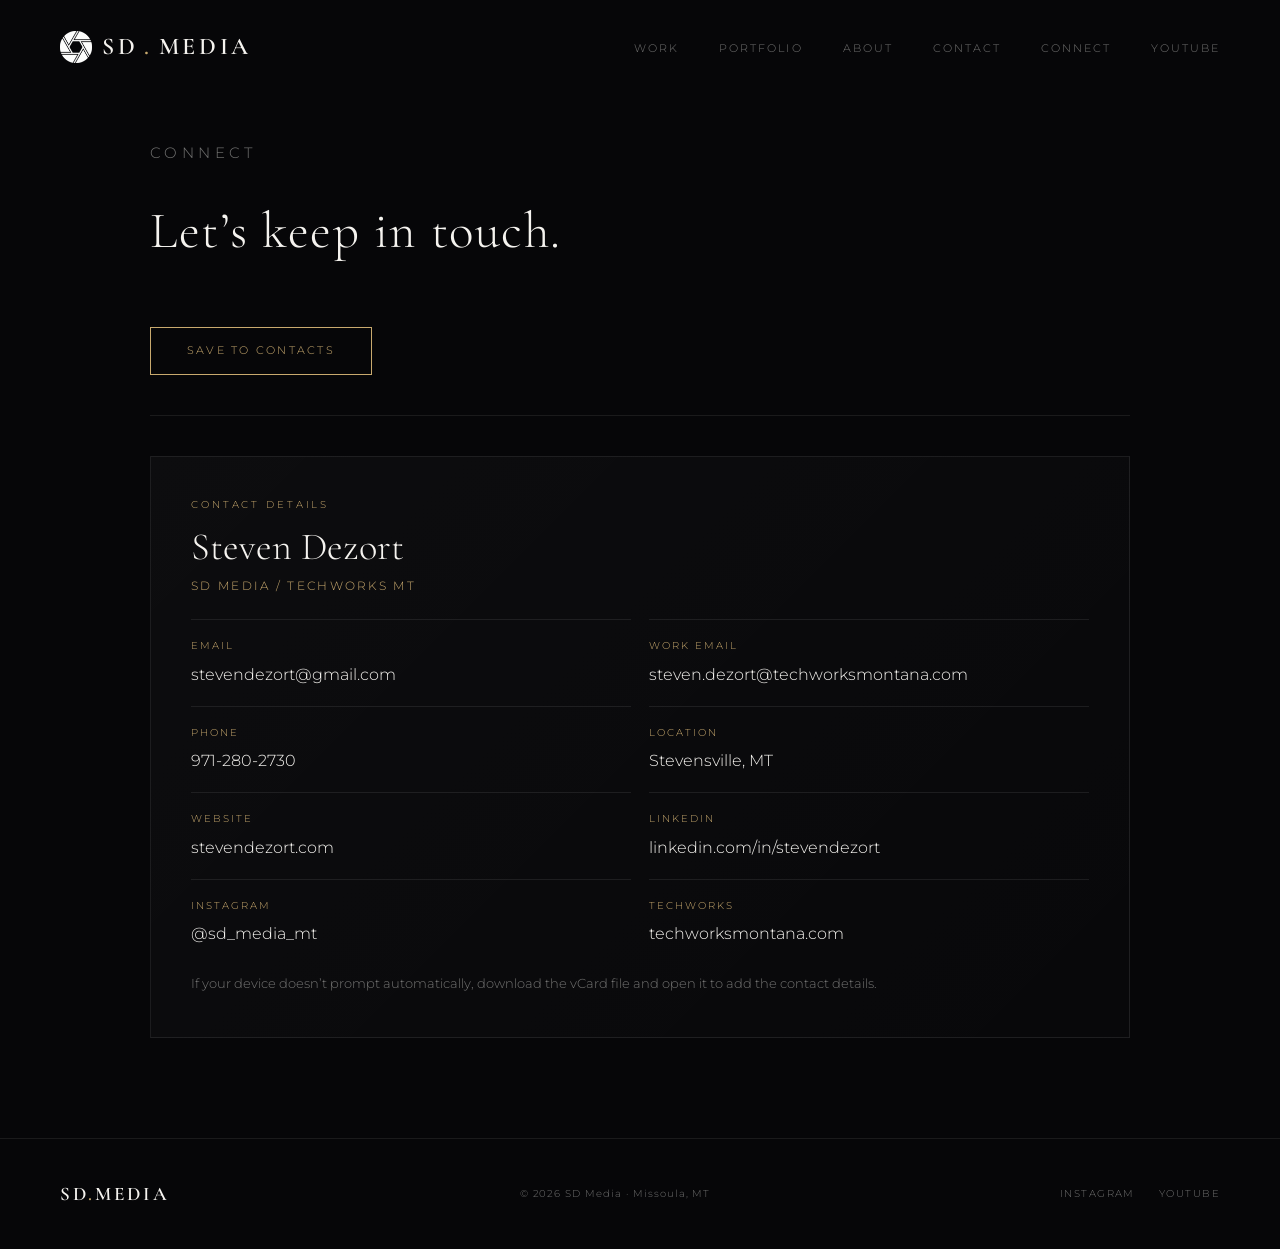
==== commit 0ea385bb: "asdf" ====
--- a/contact.html
+++ b/contact.html
@@ -56,10 +56,10 @@
   <section class="connect-hero reveal">
     <p class="section-label">Connect</p>
     <h1>Let’s keep in touch.</h1>
-    <p>Save Steven Dezort’s details directly to your phone and reach out whenever you’re ready for your next project.</p>
+
     <div class="connect-actions">
       <a href="media/connect/vcard.vcf" class="hero-cta" download="Steven-Dezort.vcf">Save to Contacts</a>
-      <a href="mailto:stevendezort@gmail.com" class="connect-link">Email directly</a>
+      
     </div>
   </section>
 
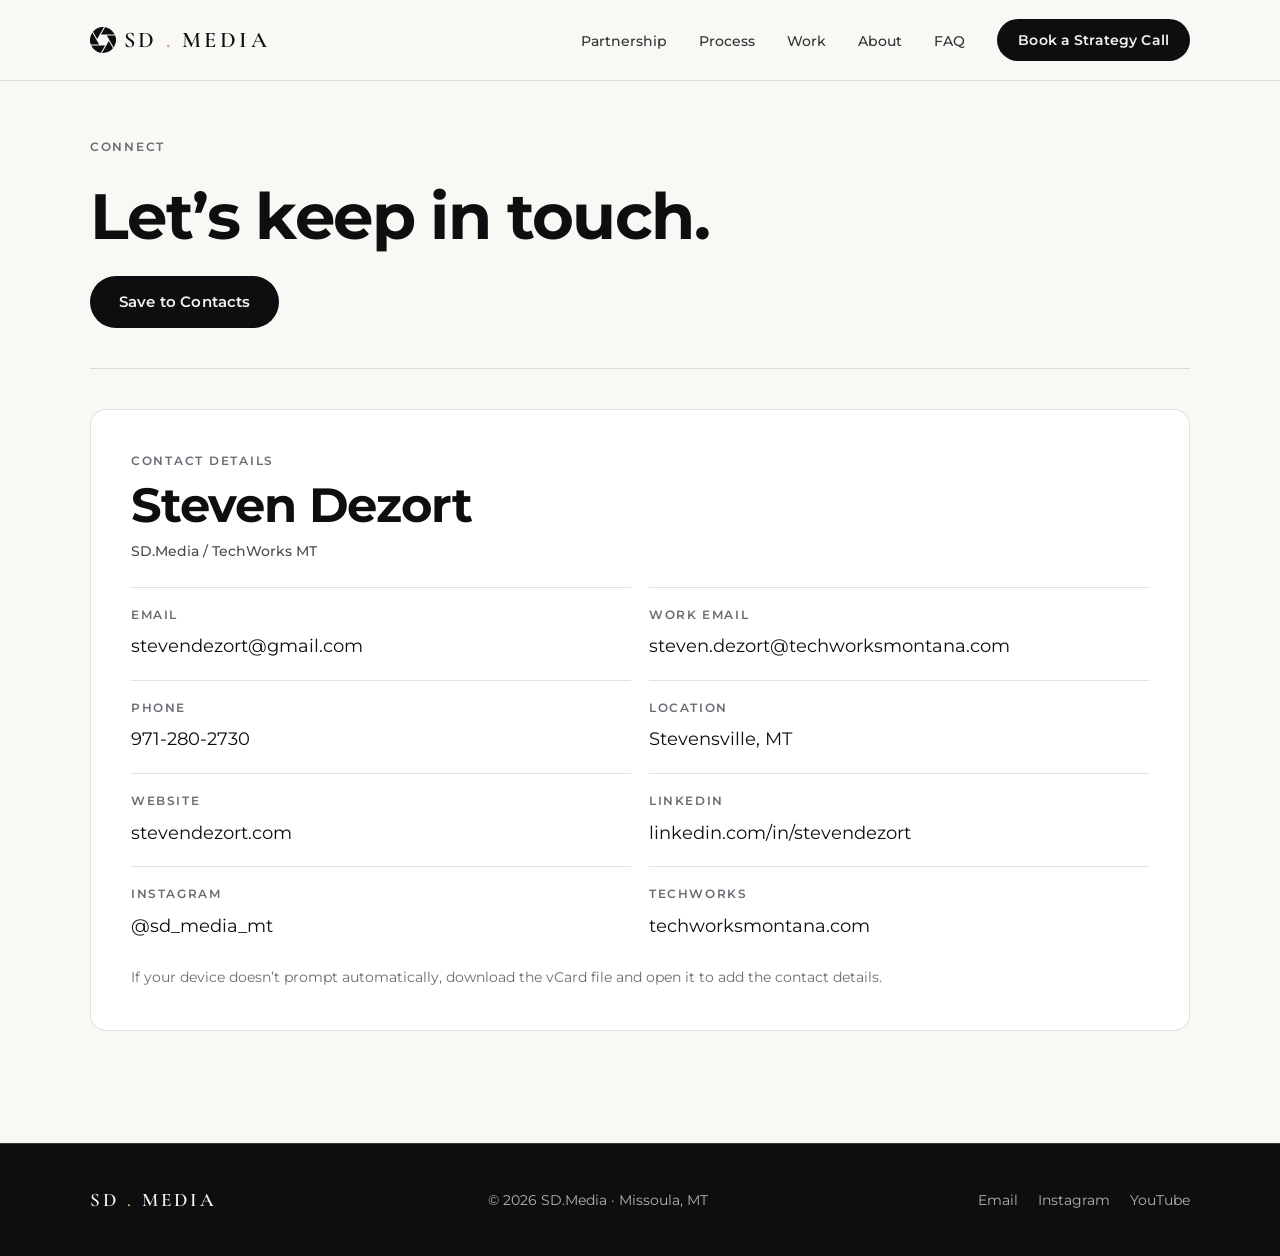
==== commit 99bf14ba: "rebuild" ====
--- a/contact.html
+++ b/contact.html
@@ -10,64 +10,72 @@
     gtag('config', 'G-D0V5H32298');
   </script>
 
+  <script>document.documentElement.classList.add('js');</script>
+
   <meta charset="UTF-8">
   <meta name="viewport" content="width=device-width, initial-scale=1.0">
   <meta http-equiv="X-UA-Compatible" content="ie=edge">
-  <title>SD Media | Connect</title>
-  <meta name="description" content="Save Steven Dezort’s contact details directly to your phone with a downloadable vCard from SD Media.">
-  <link rel="icon" type="image/svg+xml" href="media/photo/apwhite2.png">
+  <title>SD.Media | Connect</title>
+  <meta name="description" content="Save Steven Dezort’s contact details directly to your phone with a downloadable vCard from SD.Media.">
+  <link rel="icon" type="image/png" href="media/photo/apwhite2.png">
   <link rel="preconnect" href="https://fonts.googleapis.com">
   <link rel="preconnect" href="https://fonts.gstatic.com" crossorigin>
-  <link href="https://fonts.googleapis.com/css2?family=Cormorant+Garamond:ital,wght@0,300;0,400;0,600;1,300&family=Montserrat:wght@300;400;500;600&display=swap" rel="stylesheet">
+  <link href="https://fonts.googleapis.com/css2?family=Cormorant+Garamond:ital,wght@0,600;1,400&family=Montserrat:wght@400;500;600;700&display=swap" rel="stylesheet">
   <link rel="stylesheet" href="styles.css">
 </head>
 <body>
 
-<nav id="navbar">
-  <a href="index.html" class="nav-logo">
-    <img src="media/photo/apwhite2.png" alt="SD Media logo aperture" class="nav-logo-icon">
-    SD<span>.</span>MEDIA
-  </a>
-  <ul class="nav-links">
-    <li><a href="index.html#services">Work</a></li>
-    <li><a href="index.html#portfolio">Portfolio</a></li>
-    <li><a href="index.html#about">About</a></li>
-    <li><a href="index.html#contact">Contact</a></li>
-    <li><a href="contact.html">Connect</a></li>
-    <li><a href="https://www.youtube.com/@sdmediamt" target="_blank" rel="noreferrer">YouTube</a></li>
-  </ul>
-  <button class="hamburger" id="hamburger" aria-label="Toggle menu">
-    <span></span>
-    <span></span>
-    <span></span>
-  </button>
-</nav>
+<header class="site-header solid" id="siteHeader">
+  <div class="container nav-inner">
+    <a href="index.html" class="nav-logo" aria-label="SD.Media home">
+      <svg viewBox="0 0 1024 1024" aria-hidden="true"><path d="M282.524257 470.5026L549.300031 1.355017q-18.468884-1.355017-37.290072-1.355017c-157.723995 0-298.781279 71.314552-392.697516 183.46932zM430.61408 292.832753h544.229083C903.867365 143.198211 762.471327 33.468923 593.50069 6.449882zM360.559694 690.448982L269.123138 529.676199l-10.203279-17.615223 0.081301-0.135502L92.293401 218.699766a512.887536 512.887536 0 0 0-60.325362 471.749216zM663.609277 333.551018l101.24688 178.049252 0.230353 0.135502-0.081301 0.135501 166.789059 293.30701a512.873986 512.873986 0 0 0 60.244062-471.627265zM741.549862 553.117995l-266.938376 469.526988q18.550185 1.355017 37.452674 1.355017c157.805296 0 298.943881-71.395853 392.860118-183.659023zM593.392289 731.180797H49.163206C120.139004 880.761139 261.521492 990.517527 430.546329 1017.617869z"/></svg>
+      SD<span class="dot">.</span>MEDIA
+    </a>
 
-<div class="mobile-menu" id="mobileMenu">
-  <a href="index.html#services">Work</a>
-  <a href="index.html#portfolio">Portfolio</a>
-  <a href="index.html#about">About</a>
-  <a href="index.html#contact">Contact</a>
-  <a href="contact.html">Connect</a>
-  <a href="https://www.youtube.com/@sdmediamt" target="_blank" rel="noreferrer">YouTube</a>
-</div>
+    <nav aria-label="Main">
+      <ul class="nav-links">
+        <li><a href="index.html#partnership">Partnership</a></li>
+        <li><a href="index.html#process">Process</a></li>
+        <li><a href="index.html#work">Work</a></li>
+        <li><a href="index.html#about">About</a></li>
+        <li><a href="index.html#faq">FAQ</a></li>
+        <li><a href="index.html#contact" class="btn btn-primary btn-sm">Book a Strategy Call</a></li>
+      </ul>
+    </nav>
+
+    <button class="nav-toggle" id="navToggle" type="button" aria-expanded="false" aria-controls="mobileMenu" aria-label="Open menu">
+      <span></span><span></span><span></span>
+    </button>
+  </div>
+
+  <div class="mobile-menu" id="mobileMenu">
+    <ul>
+      <li><a href="index.html#partnership">Partnership</a></li>
+      <li><a href="index.html#process">Process</a></li>
+      <li><a href="index.html#work">Work</a></li>
+      <li><a href="index.html#about">About</a></li>
+      <li><a href="index.html#faq">FAQ</a></li>
+    </ul>
+    <a href="index.html#contact" class="btn btn-primary">Book a Strategy Call</a>
+  </div>
+</header>
 
 <main class="connect-page-shell">
   <section class="connect-hero reveal">
-    <p class="section-label">Connect</p>
+    <p class="connect-label">Connect</p>
     <h1>Let’s keep in touch.</h1>
 
     <div class="connect-actions">
-      <a href="media/connect/vcard.vcf" class="hero-cta" download="Steven-Dezort.vcf">Save to Contacts</a>
+      <a href="media/connect/vcard.vcf" class="btn btn-primary" download="Steven-Dezort.vcf">Save to Contacts</a>
       
     </div>
   </section>
 
   <section class="connect-card reveal reveal-delay-1">
     <div class="connect-card-header">
-      <p class="section-label">Contact Details</p>
+      <p class="connect-label">Contact Details</p>
       <h2>Steven Dezort</h2>
-      <p class="connect-org">SD Media / TechWorks MT</p>
+      <p class="connect-org">SD.Media / TechWorks MT</p>
     </div>
 
     <div class="connect-details">
@@ -109,48 +117,44 @@
   </section>
 </main>
 
-<footer>
-  <a href="index.html" class="footer-logo">SD<span>.</span>MEDIA</a>
-  <span class="footer-copy">© 2026 SD Media · Missoula, MT</span>
-  <div class="footer-socials">
-    <a href="https://www.instagram.com/sd_media_mt/" target="_blank" rel="noreferrer">Instagram</a>
-    <a href="https://www.youtube.com/@sdmediamt" target="_blank" rel="noreferrer">YouTube</a>
+<footer class="site-footer">
+  <div class="container footer-inner">
+    <a href="index.html" class="nav-logo" aria-label="SD.Media home">SD<span class="dot">.</span>MEDIA</a>
+    <span>© 2026 SD.Media · Missoula, MT</span>
+    <div class="footer-links">
+      <a href="mailto:contact@stevendezort.com">Email</a>
+      <a href="https://www.instagram.com/sd_media_mt/" target="_blank" rel="noopener">Instagram</a>
+      <a href="https://www.youtube.com/@sdmediamt" target="_blank" rel="noopener">YouTube</a>
+    </div>
   </div>
 </footer>
 
 <script>
-  const nav = document.getElementById('navbar');
-  window.addEventListener('scroll', () => {
-    nav.classList.toggle('scrolled', window.scrollY > 60);
-  });
+  const navToggle = document.getElementById('navToggle');
+  const mobileMenu = document.getElementById('mobileMenu');
 
-  const hamburger = document.getElementById('hamburger');
-  const mobileMenu = document.getElementById('mobileMenu');
-  const mobileLinks = mobileMenu.querySelectorAll('a');
-
-  hamburger.addEventListener('click', () => {
-    hamburger.classList.toggle('active');
-    mobileMenu.classList.toggle('active');
-  });
-
-  mobileLinks.forEach(link => {
-    link.addEventListener('click', () => {
-      hamburger.classList.remove('active');
-      mobileMenu.classList.remove('active');
-    });
-  });
+  function setMenu(open) {
+    navToggle.setAttribute('aria-expanded', String(open));
+    navToggle.setAttribute('aria-label', open ? 'Close menu' : 'Open menu');
+    mobileMenu.classList.toggle('open', open);
+  }
+  navToggle.addEventListener('click', () => setMenu(navToggle.getAttribute('aria-expanded') !== 'true'));
+  mobileMenu.querySelectorAll('a').forEach(link => link.addEventListener('click', () => setMenu(false)));
 
   const reveals = document.querySelectorAll('.reveal');
-  const observer = new IntersectionObserver(entries => {
-    entries.forEach(entry => {
-      if (entry.isIntersecting) {
-        entry.target.classList.add('visible');
-        observer.unobserve(entry.target);
-      }
-    });
-  }, { threshold: 0.12 });
-
-  reveals.forEach(el => observer.observe(el));
+  if ('IntersectionObserver' in window && !window.matchMedia('(prefers-reduced-motion: reduce)').matches) {
+    const observer = new IntersectionObserver(entries => {
+      entries.forEach(entry => {
+        if (entry.isIntersecting) {
+          entry.target.classList.add('visible');
+          observer.unobserve(entry.target);
+        }
+      });
+    }, { threshold: 0.12 });
+    reveals.forEach(el => observer.observe(el));
+  } else {
+    reveals.forEach(el => el.classList.add('visible'));
+  }
 </script>
 </body>
 </html>
--- a/styles.css
+++ b/styles.css
@@ -1,1247 +1,825 @@
-
-  *, *::before, *::after { box-sizing: border-box; margin: 0; padding: 0; }
-
-  :root {
-    --black: #060608;
-    --off-black: #0e0e11;
-    --dark: #141418;
-    --mid: #1e1e24;
-    --border: rgba(255,255,255,0.08);
-    --white: #f5f3ef;
-    --muted: rgba(245,243,239,0.45);
-    --accent: #c8a96e;
-    --accent-dim: rgba(200,169,110,0.15);
-  }
-
-  html { scroll-behavior: smooth; }
-
-  body {
-    background: var(--black);
-    color: var(--white);
-    font-family: 'Montserrat', sans-serif;
-    font-weight: 300;
-    line-height: 1.6;
-    overflow-x: hidden;
-  }
-
-  /* ─── SCROLLBAR ─── */
-  ::-webkit-scrollbar { width: 4px; }
-  ::-webkit-scrollbar-track { background: var(--black); }
-  ::-webkit-scrollbar-thumb { background: var(--accent); border-radius: 2px; }
-
-  /* ─── NAV ─── */
-  nav {
-    position: fixed;
-    top: 0; left: 0; right: 0;
-    z-index: 130;
+/* ═══════════════════════════════════════════════════════════
+   SD.Media — stevendezort.com
+   Mobile-first. Light editorial layout, one dark section (Invite),
+   brand gold (#c8a96e) used only on buttons.
+   ═══════════════════════════════════════════════════════════ */
+
+*, *::before, *::after { box-sizing: border-box; margin: 0; padding: 0; }
+
+:root {
+  --bg: #faf8f4;
+  --bg-alt: #f1ede6;
+  --surface: #ffffff;
+  --ink: #0e0e11;
+  --ink-soft: #4a4a52;
+  --ink-faint: #6b6b73;
+  --line: rgba(14, 14, 17, 0.12);
+  --dark: #0e0e11;
+  --on-dark: #f5f3ef;
+  --on-dark-soft: rgba(245, 243, 239, 0.72);
+  --line-dark: rgba(245, 243, 239, 0.16);
+  --accent: #c8a96e;
+  --accent-hover: #d6ba84;
+
+  --font-head: 'Montserrat', system-ui, -apple-system, 'Segoe UI', sans-serif;
+  --font-body: 'Montserrat', system-ui, -apple-system, 'Segoe UI', sans-serif;
+  --font-serif: 'Cormorant Garamond', Georgia, serif;
+
+  --max: 1100px;
+  --gutter: clamp(20px, 5vw, 40px);
+  --section-y: 64px;
+  --radius: 16px;
+  --nav-h: 68px;
+}
+
+@media (min-width: 900px) {
+  :root { --section-y: 112px; --nav-h: 80px; }
+}
+
+html { scroll-behavior: smooth; scroll-padding-top: var(--nav-h); }
+
+body {
+  background: var(--bg);
+  color: var(--ink);
+  font-family: var(--font-body);
+  font-size: 1.0625rem;
+  font-weight: 400;
+  line-height: 1.7;
+  -webkit-font-smoothing: antialiased;
+  overflow-x: hidden;
+}
+
+@media (min-width: 900px) {
+  body { font-size: 1.125rem; }
+}
+
+img, video { display: block; max-width: 100%; }
+a { color: inherit; }
+button { font: inherit; color: inherit; }
+
+:focus-visible { outline: 2px solid var(--accent); outline-offset: 3px; }
+
+.skip-link {
+  position: absolute;
+  left: 16px; top: -100px;
+  z-index: 200;
+  background: var(--ink); color: var(--on-dark);
+  padding: 10px 16px; border-radius: 8px;
+  text-decoration: none;
+}
+.skip-link:focus { top: 16px; }
+
+.container {
+  width: 100%;
+  max-width: calc(var(--max) + var(--gutter) * 2);
+  margin: 0 auto;
+  padding: 0 var(--gutter);
+}
+
+.section { padding: var(--section-y) 0; }
+.section--alt { background: var(--bg-alt); }
+
+/* ─── TYPE ─── */
+h1, h2, h3 {
+  font-family: var(--font-head);
+  font-weight: 700;
+  letter-spacing: -0.025em;
+  line-height: 1.1;
+  text-wrap: balance;
+}
+h1 { font-size: clamp(2.5rem, 6vw, 4rem); }
+h2 { font-size: clamp(1.9rem, 4.2vw, 3rem); }
+h3 { font-size: clamp(1.2rem, 2vw, 1.4rem); line-height: 1.3; letter-spacing: -0.015em; }
+
+p { text-wrap: pretty; }
+
+.section-head { max-width: 760px; margin-bottom: 48px; }
+.section-head p { color: var(--ink-soft); margin-top: 20px; }
+.section-head--center { margin-left: auto; margin-right: auto; text-align: center; }
+
+.small { font-size: 0.9rem; color: var(--ink-faint); }
+
+/* ─── BUTTONS ─── */
+.btn {
+  display: inline-flex;
+  align-items: center;
+  justify-content: center;
+  gap: 8px;
+  min-height: 52px;
+  padding: 14px 28px;
+  border-radius: 999px;
+  border: 1.5px solid transparent;
+  font-family: var(--font-head);
+  font-size: 0.95rem;
+  font-weight: 600;
+  letter-spacing: 0.01em;
+  line-height: 1.25;
+  text-align: center;
+  text-decoration: none;
+  cursor: pointer;
+  transition: background 0.2s, color 0.2s, border-color 0.2s, transform 0.2s;
+}
+.btn:hover { transform: translateY(-1px); }
+
+.btn-primary { background: var(--ink); color: var(--on-dark); }
+.btn-primary:hover { background: #26262c; }
+
+.btn-accent { background: var(--accent); color: var(--ink); }
+.btn-accent:hover { background: var(--accent-hover); }
+
+.btn-outline { border-color: currentColor; background: transparent; }
+.btn-outline:hover { background: rgba(255, 255, 255, 0.1); }
+
+.btn-sm { min-height: 42px; padding: 10px 20px; font-size: 0.85rem; }
+
+.text-link {
+  font-weight: 600;
+  text-decoration: underline;
+  text-underline-offset: 4px;
+  text-decoration-thickness: 1.5px;
+}
+.text-link:hover { text-decoration-color: var(--accent); }
+
+.btn-row { display: flex; flex-direction: column; gap: 12px; }
+@media (min-width: 640px) {
+  .btn-row { flex-direction: row; flex-wrap: wrap; }
+}
+
+/* ─── NAV ─── */
+.site-header {
+  position: fixed;
+  inset: 0 0 auto 0;
+  z-index: 100;
+  color: var(--on-dark);
+  transition: background 0.3s, color 0.3s, box-shadow 0.3s;
+}
+.site-header.scrolled,
+.site-header.solid,
+.site-header.menu-open {
+  background: rgba(250, 248, 244, 0.94);
+  -webkit-backdrop-filter: blur(12px);
+  backdrop-filter: blur(12px);
+  color: var(--ink);
+  box-shadow: 0 1px 0 var(--line);
+}
+
+.nav-inner {
+  display: flex;
+  align-items: center;
+  justify-content: space-between;
+  height: var(--nav-h);
+}
+
+.nav-logo {
+  display: inline-flex;
+  align-items: center;
+  gap: 8px;
+  font-family: var(--font-serif);
+  font-weight: 600;
+  font-size: 1.4rem;
+  letter-spacing: 0.15em;
+  text-decoration: none;
+  white-space: nowrap;
+}
+.nav-logo svg { width: 26px; height: 26px; fill: currentColor; flex-shrink: 0; }
+.nav-logo .dot { color: var(--accent); }
+
+.nav-links { display: none; }
+
+.nav-toggle {
+  display: inline-flex;
+  flex-direction: column;
+  justify-content: center;
+  gap: 5px;
+  width: 44px; height: 44px;
+  padding: 10px;
+  background: none;
+  border: 0;
+  cursor: pointer;
+}
+.nav-toggle span {
+  display: block;
+  height: 2px;
+  background: currentColor;
+  border-radius: 2px;
+  transition: transform 0.25s, opacity 0.25s;
+}
+.nav-toggle[aria-expanded="true"] span:nth-child(1) { transform: translateY(7px) rotate(45deg); }
+.nav-toggle[aria-expanded="true"] span:nth-child(2) { opacity: 0; }
+.nav-toggle[aria-expanded="true"] span:nth-child(3) { transform: translateY(-7px) rotate(-45deg); }
+
+.mobile-menu {
+  display: none;
+  padding: 8px var(--gutter) 28px;
+  border-top: 1px solid var(--line);
+}
+.mobile-menu.open { display: block; }
+.mobile-menu ul { list-style: none; margin-bottom: 20px; }
+.mobile-menu li a {
+  display: block;
+  padding: 14px 0;
+  font-family: var(--font-head);
+  font-size: 1.15rem;
+  font-weight: 600;
+  text-decoration: none;
+  border-bottom: 1px solid var(--line);
+}
+.mobile-menu .btn { width: 100%; }
+
+@media (min-width: 1000px) {
+  .nav-toggle, .mobile-menu, .mobile-menu.open { display: none; }
+  .nav-links {
     display: flex;
     align-items: center;
-    justify-content: space-between;
-    padding: 28px 60px;
-    transition: background 0.4s, padding 0.4s;
-  }
-
-  #hamburger {
-    display: none;
-  }
-
-  #mobileMenu {
-    display: none;
-  }
-  nav.scrolled {
-    background: rgba(6,6,8,0.92);
-    backdrop-filter: blur(12px);
-    padding: 18px 60px;
-    border-bottom: 1px solid var(--border);
-  }
-
-  .nav-logo {
-    font-family: 'Cormorant Garamond', serif;
-    font-weight: 600;
-    font-size: 1.5rem;
-    letter-spacing: 0.15em;
-    color: var(--white);
-    text-decoration: none;
-    display: flex;
-    align-items: center;
-    gap: 6px;
-  }
-  .nav-logo span { color: var(--accent); }
-
-  .nav-logo-icon {
-    height: 32px;
-    width: 32px;
-    flex-shrink: 0;
-    fill: var(--white);
-    margin-right: 4px;
-  }
-
-  .nav-links {
-    display: flex;
-    gap: 40px;
+    gap: 32px;
     list-style: none;
   }
-  .nav-links a {
-    color: var(--muted);
+  .nav-links a:not(.btn) {
+    font-size: 0.9rem;
+    font-weight: 500;
     text-decoration: none;
-    font-size: 0.7rem;
-    letter-spacing: 0.18em;
-    text-transform: uppercase;
-    transition: color 0.3s;
-    position: relative;
+    opacity: 0.85;
+    transition: opacity 0.2s;
   }
-  .nav-links a::after {
-    content: '';
-    position: absolute;
-    bottom: -4px; left: 0; right: 100%;
-    height: 1px;
-    background: var(--accent);
-    transition: right 0.3s;
-  }
-  .nav-links a:hover { color: var(--white); }
-  .nav-links a:hover::after { right: 0; }
-
-  /* ─── HERO ─── */
-  .hero {
-    position: relative;
-    height: 100vh;
-    display: flex;
-    align-items: flex-end;
-    justify-content: flex-start;
-    overflow: hidden;
-  }
-
-  .hero video {
-    position: absolute;
-    inset: 0;
-    width: 100%; height: 100%;
-    object-fit: cover;
-    opacity: 0.5;
-  }
-
-  .hero-overlay {
-    position: absolute;
-    inset: 0;
-    background: linear-gradient(
-      to bottom,
-      rgba(6,6,8,0.2) 0%,
-      rgba(6,6,8,0) 40%,
-      rgba(6,6,8,0.7) 80%,
-      rgba(6,6,8,1) 100%
-    );
-  }
-
-  .hero-content {
-    position: relative;
-    z-index: 2;
-    padding: 0 60px 80px;
-    max-width: 680px;
-  }
-
-  .hero-eyebrow {
-    font-size: 0.65rem;
-    letter-spacing: 0.3em;
-    text-transform: uppercase;
-    color: var(--accent);
-    margin-bottom: 20px;
-    opacity: 0;
-    animation: fadeUp 0.8s 0.3s forwards;
-  }
-
-  .hero h1 {
-    font-family: 'Cormorant Garamond', serif;
-    font-weight: 300;
-    font-size: clamp(3.5rem, 7vw, 6rem);
-    line-height: 1.05;
-    letter-spacing: 0.05em;
-    opacity: 0;
-    animation: fadeUp 0.8s 0.5s forwards;
-  }
-
-  .hero h1 em {
-    font-style: italic;
-    color: var(--accent);
-  }
-
-  .hero-sub {
-    font-size: 0.8rem;
-    letter-spacing: 0.08em;
-    color: var(--muted);
-    margin-top: 20px;
-    max-width: 420px;
-    opacity: 0;
-    animation: fadeUp 0.8s 0.7s forwards;
-  }
-
-  .hero-cta {
-    display: inline-flex;
-    align-items: center;
-    gap: 12px;
-    margin-top: 36px;
-    padding: 14px 36px;
-    border: 1px solid var(--accent);
-    color: var(--accent);
-    text-decoration: none;
-    font-size: 0.7rem;
-    letter-spacing: 0.2em;
-    text-transform: uppercase;
-    transition: background 0.3s, color 0.3s;
-    opacity: 0;
-    animation: fadeUp 0.8s 0.9s forwards;
-  }
-  .hero-cta:hover {
-    background: var(--accent);
-    color: var(--black);
-  }
-
-  .scroll-hint {
-    position: absolute;
-    bottom: 36px; right: 60px;
-    z-index: 2;
-    display: flex;
-    flex-direction: column;
-    align-items: center;
-    gap: 8px;
-    opacity: 0;
-    animation: fadeIn 1s 1.5s forwards;
-  }
-  .scroll-hint span {
-    font-size: 0.55rem;
-    letter-spacing: 0.25em;
-    text-transform: uppercase;
-    color: var(--muted);
-    writing-mode: vertical-rl;
-  }
-  .scroll-line {
-    width: 1px;
-    height: 60px;
-    background: linear-gradient(to bottom, var(--accent), transparent);
-    animation: scrollPulse 2s infinite;
-  }
-
-  /* ─── DIVIDER ─── */
-  .divider {
-    width: 60px;
-    height: 1px;
-    background: var(--accent);
-    margin: 0 auto 16px;
-  }
-
-  /* ─── SECTION LABELS ─── */
-  .section-label {
-    font-size: 0.6rem;
-    letter-spacing: 0.3em;
-    text-transform: uppercase;
-    color: var(--accent);
-    margin-bottom: 12px;
-  }
-
-  /* ─── SERVICES SECTION ─── */
-  .services {
-    padding: 140px 60px;
-    max-width: 1300px;
-    margin: 0 auto;
-  }
-
-  .services-header {
-    display: grid;
-    grid-template-columns: 1fr 1fr;
-    gap: 60px;
-    align-items: end;
-    margin-bottom: 80px;
-  }
-
-  .services-header h2 {
-    font-family: 'Cormorant Garamond', serif;
-    font-weight: 300;
-    font-size: clamp(2.5rem, 4vw, 3.5rem);
-    line-height: 1.1;
-    letter-spacing: 0.03em;
-  }
-
-  .services-header p {
-    color: var(--muted);
-    font-size: 0.82rem;
-    line-height: 1.9;
-    max-width: 400px;
-    justify-self: end;
-  }
-
-  .services-grid {
-    display: grid;
-    grid-template-columns: repeat(3, 1fr);
-    gap: 2px;
-  }
-
-  .service-card {
-    position: relative;
-    overflow: hidden;
-    aspect-ratio: 3/4;
-    cursor: pointer;
-  }
-
-  .service-card-media {
-    display: block;
-    width: 100%;
-    height: 100%;
-    overflow: hidden;
-    text-decoration: none;
-  }
-
-  .service-card video,
-  .service-card img {
-    width: 100%; height: 100%;
-    object-fit: cover;
-    transition: transform 0.7s cubic-bezier(0.25, 0.46, 0.45, 0.94);
-    filter: brightness(0.5) saturate(0.8);
-  }
-
-  .service-card:hover video,
-  .service-card:hover img {
-    transform: scale(1.05);
-    filter: brightness(0.65) saturate(1);
-  }
-
-  .service-card-overlay {
-    position: absolute;
-    inset: 0;
-    background: linear-gradient(to top, rgba(6,6,8,0.9) 0%, transparent 50%);
-    display: flex;
-    flex-direction: column;
-    justify-content: flex-end;
-    padding: 40px 36px;
-    pointer-events: none;
-  }
-
-  .service-card-number {
-    font-family: 'Cormorant Garamond', serif;
-    font-size: 0.8rem;
-    letter-spacing: 0.2em;
-    color: var(--accent);
-    margin-bottom: 12px;
-  }
-
-  .service-card h3 {
-    font-family: 'Cormorant Garamond', serif;
-    font-weight: 300;
-    font-size: 2rem;
-    letter-spacing: 0.05em;
-    margin-bottom: 8px;
-  }
-
-  .service-card p {
-    color: var(--muted);
-    font-size: 0.72rem;
-    line-height: 1.7;
-    max-width: 280px;
-    opacity: 0;
-    transform: translateY(12px);
-    transition: opacity 0.4s, transform 0.4s;
-  }
-
-  .service-card:hover p {
-    opacity: 1;
-    transform: translateY(0);
-  }
-
-  .service-card-link {
-    display: inline-flex;
-    align-items: center;
-    gap: 8px;
-    margin-top: 20px;
-    font-size: 0.65rem;
-    letter-spacing: 0.2em;
-    text-transform: uppercase;
-    color: var(--accent);
-    text-decoration: none;
-    opacity: 0;
-    transform: translateY(8px);
-    transition: opacity 0.4s 0.05s, transform 0.4s 0.05s;
-    pointer-events: auto;
-  }
-  .service-card:hover .service-card-link {
-    opacity: 1;
-    transform: translateY(0);
-  }
-  .service-card-link::after {
-    content: '→';
-    transition: transform 0.3s;
-  }
-  .service-card-link:hover::after { transform: translateX(4px); }
-
-  /* ─── ABOUT STRIP ─── */
-  .about-strip {
-    background: var(--mid);
-    border-top: 1px solid var(--border);
-    border-bottom: 1px solid var(--border);
-    padding: 100px 60px;
-  }
-
-  .about-inner {
-    max-width: 1300px;
-    margin: 0 auto;
-    display: grid;
-    grid-template-columns: 1fr 2fr;
-    gap: 100px;
-    align-items: center;
-  }
-
-  .about-left h2 {
-    font-family: 'Cormorant Garamond', serif;
-    font-weight: 300;
-    font-size: clamp(2rem, 3vw, 3rem);
-    line-height: 1.2;
-  }
-
-  .about-right p {
-    color: var(--muted);
-    font-size: 0.82rem;
-    line-height: 2;
-    margin-bottom: 20px;
-  }
-
-  .about-stats {
-    display: flex;
-    gap: 60px;
-    margin-top: 48px;
-    padding-top: 48px;
-    border-top: 1px solid var(--border);
-  }
-
-  .stat-num {
-    font-family: 'Cormorant Garamond', serif;
-    font-size: 2.5rem;
-    font-weight: 300;
-    color: var(--accent);
-    line-height: 1;
-  }
-
-  .stat-label {
-    font-size: 0.62rem;
-    letter-spacing: 0.15em;
-    text-transform: uppercase;
-    color: var(--muted);
-    margin-top: 6px;
-  }
-
-  /* ─── CONTACT ─── */
-  .contact-section {
-    padding: 140px 60px;
-    max-width: 1300px;
-    margin: 0 auto;
-  }
-
-  .contact-header {
-    text-align: center;
-    margin-bottom: 80px;
-  }
-
-  .contact-header h2 {
-    font-family: 'Cormorant Garamond', serif;
-    font-weight: 300;
-    font-size: clamp(2.5rem, 4vw, 4rem);
-    margin-bottom: 16px;
-  }
-
-  .contact-header p {
-    color: var(--muted);
-    font-size: 0.8rem;
-    letter-spacing: 0.05em;
-  }
-
-  .contact-grid {
-    display: grid;
-    grid-template-columns: 1fr 1fr;
-    gap: 80px;
-    align-items: start;
-  }
-
-  .contact-info {
-    display: flex;
-    flex-direction: column;
-    gap: 36px;
-  }
-
-  .contact-item {
-    display: flex;
-    flex-direction: column;
-    gap: 4px;
-    padding-bottom: 36px;
-    border-bottom: 1px solid var(--border);
-  }
-
-  .contact-item-label {
-    font-size: 0.6rem;
-    letter-spacing: 0.25em;
-    text-transform: uppercase;
-    color: var(--accent);
-  }
-
-  .contact-item a,
-  .contact-item span {
-    font-size: 0.9rem;
-    color: var(--white);
-    text-decoration: none;
-    transition: color 0.3s;
-  }
-
-  .contact-item a:hover { color: var(--accent); }
-
-  /* ─── FORM ─── */
-  .contact-form {
-    display: flex;
-    flex-direction: column;
-    gap: 20px;
-  }
-
-  .form-row {
-    display: grid;
-    grid-template-columns: 1fr 1fr;
-    gap: 20px;
-  }
-
-  .form-group {
-    display: flex;
-    flex-direction: column;
-    gap: 8px;
-  }
-
-  .form-group label {
-    font-size: 0.6rem;
-    letter-spacing: 0.2em;
-    text-transform: uppercase;
-    color: var(--muted);
-  }
-
-  .form-group input,
-  .form-group textarea,
-  .form-group select {
-    background: var(--mid);
-    border: 1px solid var(--border);
-    color: var(--white);
-    padding: 14px 18px;
-    font-family: 'Montserrat', sans-serif;
-    font-size: 0.78rem;
-    font-weight: 300;
-    outline: none;
-    transition: border-color 0.3s;
-    resize: none;
-    appearance: none;
-    -webkit-appearance: none;
-  }
-
-  .form-group input:focus,
-  .form-group textarea:focus,
-  .form-group select:focus {
-    border-color: var(--accent);
-  }
-
-  .form-group select option { background: var(--dark); }
-
-  .form-group textarea { height: 140px; }
-
-  .form-honeypot { display: none; }
-
-  .submit-btn {
-    align-self: flex-start;
-    padding: 16px 48px;
-    background: transparent;
-    border: 1px solid var(--accent);
-    color: var(--accent);
-    font-family: 'Montserrat', sans-serif;
-    font-size: 0.65rem;
-    letter-spacing: 0.25em;
-    text-transform: uppercase;
-    cursor: pointer;
-    transition: background 0.3s, color 0.3s;
-  }
-  .submit-btn:hover {
-    background: var(--accent);
-    color: var(--black);
-  }
-
-  /* ─── MODAL ─── */
-  .modal {
-    display: none;
-    position: fixed;
-    inset: 0;
-    z-index: 1000;
-    align-items: center;
-    justify-content: center;
-  }
-
-  .modal.active {
-    display: flex;
-  }
-
-  .modal-overlay {
-    position: absolute;
-    inset: 0;
-    background: rgba(6, 6, 8, 0.7);
-    backdrop-filter: blur(4px);
-  }
-
-  .modal-content {
-    position: relative;
-    z-index: 1001;
-    background: var(--mid);
-    border: 1px solid var(--border);
-    padding: 48px 40px;
-    max-width: 400px;
-    text-align: center;
-    border-radius: 8px;
-    animation: modalSlideIn 0.3s ease-out;
-  }
-
-  @keyframes modalSlideIn {
-    from {
-      opacity: 0;
-      transform: scale(0.95) translateY(-20px);
-    }
-    to {
-      opacity: 1;
-      transform: scale(1) translateY(0);
-    }
-  }
-
-  .modal-close {
-    position: absolute;
-    top: 16px;
-    right: 16px;
-    background: none;
-    border: none;
-    color: var(--muted);
-    font-size: 1.8rem;
-    cursor: pointer;
-    padding: 0;
-    width: 32px;
-    height: 32px;
-    display: flex;
-    align-items: center;
-    justify-content: center;
-    transition: color 0.2s;
-  }
-
-  .modal-close:hover {
-    color: var(--accent);
-  }
-
-  .modal-icon {
-    font-size: 3rem;
-    color: var(--accent);
-    margin-bottom: 16px;
-  }
-
-  .modal-content h3 {
-    font-family: 'Cormorant Garamond', serif;
-    font-weight: 300;
-    font-size: 1.8rem;
-    margin-bottom: 12px;
-  }
-
-  .modal-content p {
-    color: var(--muted);
-    font-size: 0.85rem;
-    margin-bottom: 24px;
-  }
-
-  .modal-close-btn {
-    padding: 12px 32px;
-    background: var(--accent);
-    border: none;
-    color: var(--black);
-    font-family: 'Montserrat', sans-serif;
-    font-size: 0.65rem;
-    letter-spacing: 0.2em;
-    text-transform: uppercase;
-    cursor: pointer;
-    transition: background 0.3s;
-    border-radius: 4px;
-  }
-
-  .modal-close-btn:hover {
-    background: rgba(200, 169, 110, 0.85);
-  }
-
-  /* ─── FOOTER ─── */
-  footer {
-    border-top: 1px solid var(--border);
-    padding: 40px 60px;
-    display: flex;
-    align-items: center;
-    justify-content: space-between;
-  }
-
-  .footer-logo {
-    font-family: 'Cormorant Garamond', serif;
-    font-weight: 600;
-    font-size: 1.2rem;
-    letter-spacing: 0.15em;
-    color: var(--white);
-    text-decoration: none;
-  }
-  .footer-logo span { color: var(--accent); }
-
-  .footer-copy {
-    font-size: 0.6rem;
-    letter-spacing: 0.1em;
-    color: var(--muted);
-  }
-
-  .footer-socials {
-    display: flex;
-    gap: 24px;
-  }
-
-  .footer-socials a {
-    font-size: 0.6rem;
-    letter-spacing: 0.15em;
-    text-transform: uppercase;
-    color: var(--muted);
-    text-decoration: none;
-    transition: color 0.3s;
-  }
-  .footer-socials a:hover { color: var(--accent); }
-
-  /* ─── PORTFOLIO ─── */
-  .portfolio {
-    padding: 140px 60px;
-    max-width: 1300px;
-    margin: 0 auto;
-  }
-
-  .portfolio-header {
-    margin-bottom: 80px;
-  }
-
-  .portfolio-header h2 {
-    font-family: 'Cormorant Garamond', serif;
-    font-weight: 300;
-    font-size: clamp(2.5rem, 4vw, 3.5rem);
-    line-height: 1.1;
-    margin-top: 12px;
-  }
-
-  .portfolio-category {
-    margin-bottom: 80px;
-    scroll-margin-top: 120px;
-  }
-
-  .portfolio-category-label {
-    display: flex;
-    align-items: center;
-    gap: 20px;
-    margin-bottom: 28px;
-  }
-
-  .portfolio-category-label h3 {
-    font-family: 'Cormorant Garamond', serif;
-    font-weight: 300;
-    font-size: 1.6rem;
-    letter-spacing: 0.04em;
-  }
-
-  .portfolio-category-label::after {
-    content: '';
-    flex: 1;
-    height: 1px;
-    background: var(--border);
-  }
-
-  /* Two horizontal videos side by side */
-  .videos-2col {
-    display: grid;
-    grid-template-columns: 1fr 1fr;
-    gap: 16px;
-  }
-
-  /* One vertical + one horizontal */
-  .videos-mixed {
-    display: grid;
-    grid-template-columns: auto 1fr;
-    gap: 16px;
-    align-items: start;
-  }
-
-  .yt-embed {
-    position: relative;
-    background: var(--mid);
-    border: 1px solid var(--border);
-    overflow: hidden;
-  }
-
-  /* 16:9 horizontal */
-  .yt-embed.horizontal { aspect-ratio: 16/9; }
-
-  /* In mixed layout, make horizontal video same height as vertical */
-  .videos-mixed .yt-embed.horizontal {
-    max-height: 460px;
-  }
-
-  /* 9:16 vertical — fixed width so it doesn't stretch */
-  .yt-embed.vertical {
-    width: 260px;
-    aspect-ratio: 9/16;
-  }
-
-  .yt-embed iframe {
-    position: absolute;
-    inset: 0;
-    width: 100%;
-    height: 100%;
-    border: none;
-  }
-
-  .yt-embed video {
-    width: 100%;
-    height: 100%;
-    object-fit: cover;
-  }
-
-  .video-play-button {
-    position: absolute;
-    inset: 0;
-    display: flex;
-    align-items: center;
-    justify-content: center;
-    background: rgba(0, 0, 0, 0.3);
-    transition: background 0.3s;
-    cursor: pointer;
-  }
-
-  .yt-embed:hover .video-play-button {
-    background: rgba(0, 0, 0, 0.5);
-  }
-
-  .play-icon {
-    width: 60px;
-    height: 60px;
-    border: 2px solid var(--white);
-    border-radius: 50%;
-    display: flex;
-    align-items: center;
-    justify-content: center;
-    transition: transform 0.3s, border-color 0.3s;
-  }
-
-  .yt-embed:hover .play-icon {
-    transform: scale(1.1);
-    border-color: var(--accent);
-  }
-
-  .play-icon::after {
-    content: '▶';
-    font-size: 24px;
-    color: var(--white);
-    margin-left: 4px;
-  }
-
-  .video-progress-bar {
-    position: absolute;
-    bottom: 0;
-    left: 0;
-    width: 100%;
-    height: 4px;
-    background: rgba(255, 255, 255, 0.2);
-    cursor: pointer;
-    opacity: 0;
-    transition: opacity 0.3s;
-  }
-
-  .yt-embed:hover .video-progress-bar {
-    opacity: 1;
-  }
-
-  .video-progress-fill {
-    height: 100%;
-    background: var(--accent);
-    width: 0%;
-    transition: width 0.1s linear;
-  }
-
-  /* placeholder shown when no ID set */
-  .yt-placeholder {
-    position: absolute;
-    inset: 0;
-    display: flex;
-    flex-direction: column;
-    align-items: center;
-    justify-content: center;
-    gap: 12px;
-    background: var(--mid);
-  }
-
-  .yt-placeholder-icon {
-    width: 52px; height: 52px;
-    border: 1px solid var(--border);
-    border-radius: 50%;
-    display: flex;
-    align-items: center;
-    justify-content: center;
-  }
-
-  .yt-placeholder-icon::after {
-    content: '▶';
-    font-size: 0.9rem;
-    color: var(--accent);
-    margin-left: 3px;
-  }
-
-  .yt-placeholder span {
-    font-size: 0.62rem;
-    letter-spacing: 0.18em;
-    text-transform: uppercase;
-    color: var(--muted);
-  }
-
-  /* ─── CUSTOM / WHATEVER YOU NEED ─── */
-  .custom-section {
-    background: var(--mid);
-    border-top: 1px solid var(--border);
-    border-bottom: 1px solid var(--border);
-    padding: 120px 60px;
-    text-align: center;
-    position: relative;
-    overflow: hidden;
-  }
-
-  .custom-section::before {
-    content: '';
-    position: absolute;
-    inset: 0;
-    background: radial-gradient(ellipse at center, rgba(200,169,110,0.06) 0%, transparent 70%);
-    pointer-events: none;
-  }
-
-  .custom-inner {
-    position: relative;
-    z-index: 1;
-    max-width: 760px;
-    margin: 0 auto;
-  }
-
-  .custom-inner h2 {
-    font-family: 'Cormorant Garamond', serif;
-    font-weight: 300;
-    font-size: clamp(2.8rem, 5vw, 5rem);
-    line-height: 1.1;
-    margin-bottom: 24px;
-  }
-
-  .custom-inner h2 em {
-    font-style: italic;
-    color: var(--accent);
-  }
-
-  .custom-inner p {
-    color: var(--muted);
-    font-size: 0.85rem;
-    line-height: 2;
-    margin-bottom: 16px;
-  }
-
-  .custom-tags {
-    display: flex;
-    flex-wrap: wrap;
-    justify-content: center;
-    gap: 10px;
-    margin: 36px 0 48px;
-  }
-
-  .custom-tag {
-    padding: 8px 20px;
-    border: 1px solid var(--border);
-    font-size: 0.62rem;
-    letter-spacing: 0.18em;
-    text-transform: uppercase;
-    color: var(--muted);
-    transition: border-color 0.3s, color 0.3s;
-  }
-
-  .custom-tag:hover {
-    border-color: var(--accent);
-    color: var(--accent);
-  }
-
-  /* ─── CONNECT PAGE ─── */
-  .connect-page-shell {
-    padding: 140px 60px 100px;
-    max-width: 1100px;
-    margin: 0 auto;
-    min-height: calc(100vh - 220px);
-  }
-
-  .connect-hero {
-    display: grid;
-    gap: 24px;
-    margin-bottom: 40px;
-    padding-bottom: 40px;
-    border-bottom: 1px solid var(--border);
-  }
-
-  .connect-hero h1 {
-    font-family: 'Cormorant Garamond', serif;
-    font-weight: 300;
-    font-size: clamp(2.6rem, 4vw, 3.8rem);
-    line-height: 1.08;
-    letter-spacing: 0.03em;
-  }
-
-  .connect-hero p {
-    color: var(--muted);
-    max-width: 680px;
-    font-size: 0.92rem;
-    line-height: 1.9;
-  }
-
-  .connect-actions {
-    display: flex;
-    flex-wrap: wrap;
-    gap: 16px;
-    align-items: center;
-    margin-top: 8px;
-  }
-
-  .connect-link {
-    color: var(--muted);
-    text-decoration: none;
-    font-size: 0.72rem;
-    letter-spacing: 0.2em;
-    text-transform: uppercase;
-    transition: color 0.3s;
-  }
-
-  .connect-link:hover {
-    color: var(--white);
-  }
-
-  .connect-card {
-    background: linear-gradient(135deg, rgba(255,255,255,0.03), rgba(255,255,255,0.01));
-    border: 1px solid var(--border);
-    padding: 40px;
-    display: grid;
-    gap: 24px;
-  }
-
-  .connect-card-header h2 {
-    font-family: 'Cormorant Garamond', serif;
-    font-weight: 300;
-    font-size: clamp(1.8rem, 3vw, 2.4rem);
-    line-height: 1.15;
-    margin-bottom: 8px;
-  }
-
-  .connect-org {
-    color: var(--accent);
-    font-size: 0.72rem;
-    letter-spacing: 0.2em;
-    text-transform: uppercase;
-  }
-
-  .connect-details {
-    display: grid;
-    grid-template-columns: repeat(2, minmax(0, 1fr));
-    gap: 18px;
-  }
-
-  .connect-item {
-    padding-top: 18px;
-    border-top: 1px solid var(--border);
-  }
-
-  .connect-item-label {
-    display: block;
-    font-size: 0.62rem;
-    letter-spacing: 0.2em;
-    text-transform: uppercase;
-    color: var(--accent);
-    margin-bottom: 8px;
-  }
-
-  .connect-item a {
-    color: var(--white);
-    text-decoration: none;
-    transition: color 0.3s;
-  }
-
-  .connect-item a:hover {
-    color: var(--accent);
-  }
-
-  .connect-note {
-    color: var(--muted);
-    font-size: 0.84rem;
-    line-height: 1.9;
-  }
-
-  /* ─── RESPONSIVE additions ─── */
-  @media (max-width: 900px) {
-    .portfolio { padding: 80px 28px; }
-    .videos-2col { grid-template-columns: 1fr; }
-    .videos-mixed { grid-template-columns: 1fr; }
-    .yt-embed.vertical { width: 100%; aspect-ratio: 9/16; }
-    .custom-section { padding: 80px 28px; }
-  }
-
-  
-  @keyframes fadeUp {
-    from { opacity: 0; transform: translateY(24px); }
-    to { opacity: 1; transform: translateY(0); }
-  }
-
-  @keyframes fadeIn {
-    from { opacity: 0; }
-    to { opacity: 1; }
-  }
-
-  @keyframes scrollPulse {
-    0%, 100% { transform: scaleY(1); opacity: 1; }
-    50% { transform: scaleY(0.6); opacity: 0.4; }
-  }
-
-  /* ─── OBSERVE FADE ─── */
-  .reveal {
-    opacity: 0;
-    transform: translateY(32px);
-    transition: opacity 0.7s, transform 0.7s;
-  }
-  .reveal.visible {
-    opacity: 1;
-    transform: translateY(0);
-  }
-  .reveal-delay-1 { transition-delay: 0.1s; }
-  .reveal-delay-2 { transition-delay: 0.2s; }
-  .reveal-delay-3 { transition-delay: 0.3s; }
-
-  /* ─── RESPONSIVE ─── */
-  @media (max-width: 900px) {
-    nav { padding: 24px 28px; }
-    nav.scrolled { padding: 16px 28px; }
-    .nav-links { display: none; }
-    .hero-content { padding: 0 28px 60px; }
-    .scroll-hint { right: 28px; }
-    .services { padding: 80px 28px; }
-    .services-header { grid-template-columns: 1fr; gap: 24px; }
-    .services-grid { grid-template-columns: 1fr; }
-    .service-card { aspect-ratio: 16/9; }
-    .about-strip { padding: 80px 28px; }
-    .about-inner { grid-template-columns: 1fr; gap: 40px; }
-    .about-stats { gap: 36px; }
-    .contact-section { padding: 80px 28px; }
-    .contact-grid { grid-template-columns: 1fr; gap: 48px; }
-    .form-row { grid-template-columns: 1fr; }
-    .connect-page-shell { padding: 120px 28px 80px; }
-    .connect-actions { flex-direction: column; align-items: flex-start; }
-    .connect-card { padding: 28px; }
-    .connect-details { grid-template-columns: 1fr; }
-    footer { flex-direction: column; gap: 20px; text-align: center; }
-
-    /* ─── HAMBURGER BUTTON ─── */
-    #hamburger {
-      display: flex;
-      flex-direction: column;
-      justify-content: space-between;
-      width: 24px;
-      height: 16px;
-      background: transparent;
-      border: none;
-      cursor: pointer;
-      padding: 0;
-      z-index: 150;
-      flex-shrink: 0;
-    }
-    #hamburger span {
-      display: block;
-      width: 100%;
-      height: 2px;
-      background-color: var(--white);
-      border-radius: 2px;
-      transition: transform 0.3s cubic-bezier(0.25, 0.8, 0.25, 1),
-                  opacity 0.3s ease,
-                  background-color 0.3s ease;
-    }
-    #hamburger:hover span {
-      background-color: var(--accent);
-    }
-    #hamburger.active span:nth-child(1) {
-      transform: translateY(7px) rotate(45deg);
-      background-color: var(--accent);
-    }
-    #hamburger.active span:nth-child(2) {
-      opacity: 0;
-      transform: scaleX(0);
-    }
-    #hamburger.active span:nth-child(3) {
-      transform: translateY(-7px) rotate(-45deg);
-      background-color: var(--accent);
-    }
-
-    /* ─── MOBILE DRAWER MENU ─── */
-    #mobileMenu {
-      display: flex;
-      flex-direction: column;
-      justify-content: center;
-      align-items: center;
-      position: fixed;
-      top: 0;
-      right: 0;
-      bottom: 0;
-      width: 100%;
-      height: 100vh;
-      background: rgba(6, 6, 8, 0.98);
-      z-index: 120;
-      gap: 32px;
-      transform: translateX(100%);
-      transition: transform 0.55s cubic-bezier(0.85, 0, 0.15, 1);
-    }
-    @supports (backdrop-filter: blur(25px)) {
-      #mobileMenu {
-        background: rgba(6, 6, 8, 0.82);
-        backdrop-filter: blur(25px);
-        -webkit-backdrop-filter: blur(25px);
-      }
-    }
-    #mobileMenu.active {
-      transform: translateX(0);
-    }
-
-    /* Staggered mobile links */
-    #mobileMenu a {
-      font-family: 'Montserrat', sans-serif;
-      font-size: 1.4rem;
-      font-weight: 400;
-      letter-spacing: 0.18em;
-      text-transform: uppercase;
-      color: var(--muted);
-      text-decoration: none;
-      opacity: 0;
-      transform: translateY(24px);
-      transition: opacity 0.5s ease,
-                  transform 0.5s cubic-bezier(0.25, 0.8, 0.25, 1),
-                  color 0.3s;
-    }
-    #mobileMenu a:hover {
-      color: var(--white);
-      transform: scale(1.04);
-    }
-    #mobileMenu.active a {
-      opacity: 1;
-      transform: translateY(0);
-    }
-    #mobileMenu.active a:nth-child(1) { transition-delay: 0.1s; }
-    #mobileMenu.active a:nth-child(2) { transition-delay: 0.16s; }
-    #mobileMenu.active a:nth-child(3) { transition-delay: 0.22s; }
-    #mobileMenu.active a:nth-child(4) { transition-delay: 0.28s; }
-    #mobileMenu.active a:nth-child(5) { transition-delay: 0.34s; }
-
-    /* Premium Overlay Enhancements */
-    body:has(#mobileMenu.active) nav {
-      background: transparent !important;
-      border-bottom: 1px solid transparent !important;
-      backdrop-filter: none !important;
-      -webkit-backdrop-filter: none !important;
-    }
-    body:has(#mobileMenu.active) {
-      overflow: hidden;
-    }
-  }
+  .nav-links a:not(.btn):hover { opacity: 1; text-decoration: underline; text-underline-offset: 6px; }
+  .site-header:not(.scrolled):not(.solid) .nav-links .btn-primary { background: var(--on-dark); color: var(--ink); }
+}
+
+/* ─── 1. HOOK ─── */
+.hero {
+  position: relative;
+  display: flex;
+  align-items: flex-end;
+  min-height: 100vh;
+  min-height: 100svh;
+  padding: calc(var(--nav-h) + 48px) 0 64px;
+  color: var(--on-dark);
+  background: var(--dark);
+  overflow: hidden;
+}
+.hero-media,
+.hero-overlay {
+  position: absolute;
+  inset: 0;
+}
+.hero-media { width: 100%; height: 100%; object-fit: cover; }
+.hero-overlay {
+  background:
+    linear-gradient(to bottom, rgba(14, 14, 17, 0.55) 0%, rgba(14, 14, 17, 0.25) 35%, rgba(14, 14, 17, 0.85) 100%);
+}
+.hero-content { position: relative; z-index: 1; }
+.hero h1 { max-width: 14ch; }
+.hero-sub {
+  max-width: 620px;
+  margin: 24px 0 36px;
+  font-size: clamp(1.05rem, 2vw, 1.25rem);
+  color: var(--on-dark-soft);
+}
+.hero .btn-outline { color: var(--on-dark); }
+.hero-note {
+  max-width: 520px;
+  margin-top: 20px;
+  font-size: 0.9rem;
+  color: var(--on-dark-soft);
+}
+
+@media (min-width: 900px) {
+  .hero { padding-bottom: 96px; }
+}
+
+/* ─── 2. PROOF SNAPSHOT ─── */
+.stats {
+  display: grid;
+  grid-template-columns: repeat(2, 1fr);
+  gap: 40px 24px;
+  list-style: none;
+}
+@media (min-width: 900px) {
+  .stats { grid-template-columns: repeat(4, 1fr); }
+}
+.stat-num {
+  display: block;
+  font-family: var(--font-head);
+  font-weight: 700;
+  font-size: clamp(2.4rem, 5.5vw, 3.75rem);
+  letter-spacing: -0.04em;
+  line-height: 1;
+}
+.stat-label {
+  display: block;
+  margin-top: 10px;
+  font-size: 0.78rem;
+  font-weight: 600;
+  letter-spacing: 0.14em;
+  text-transform: uppercase;
+  color: var(--ink-faint);
+}
+
+.creds {
+  display: grid;
+  gap: 20px;
+  margin-top: 56px;
+  padding-top: 32px;
+  border-top: 1px solid var(--line);
+  list-style: none;
+}
+@media (min-width: 900px) {
+  .creds { grid-template-columns: repeat(2, minmax(0, 360px)); gap: 48px; }
+}
+.creds li { font-size: 0.95rem; color: var(--ink-soft); line-height: 1.6; }
+.creds strong { display: block; color: var(--ink); font-weight: 600; margin-bottom: 2px; }
+
+.proof-quote {
+  margin-top: 48px;
+  font-family: var(--font-serif);
+  font-style: italic;
+  font-size: clamp(1.5rem, 3vw, 2rem);
+  line-height: 1.3;
+}
+.proof-quote cite {
+  display: block;
+  margin-top: 10px;
+  font-family: var(--font-body);
+  font-style: normal;
+  font-size: 0.9rem;
+  color: var(--ink-faint);
+}
+
+.reel {
+  margin-top: 56px;
+  aspect-ratio: 16 / 9;
+  border-radius: var(--radius);
+  overflow: hidden;
+  background: var(--dark);
+}
+.reel video { width: 100%; height: 100%; object-fit: cover; }
+
+/* ─── 3. TENSION ─── */
+.tension-grid { display: grid; gap: 32px; }
+.tension-body p + p { margin-top: 1.2em; }
+.tension-body { color: var(--ink-soft); }
+@media (min-width: 900px) {
+  .tension-grid { grid-template-columns: 5fr 6fr; gap: 72px; align-items: start; }
+  .tension-grid h2 { position: sticky; top: calc(var(--nav-h) + 32px); }
+}
+
+/* ─── 4. BRIDGE ─── */
+.bridge { padding: calc(var(--section-y) * 1.4) 0; text-align: center; }
+.bridge-text {
+  max-width: 20ch;
+  margin: 0 auto;
+  font-size: clamp(2rem, 5.5vw, 3.75rem);
+  line-height: 1.12;
+}
+
+/* ─── 5. SERVICE STACK ─── */
+.cards { display: grid; gap: 24px; }
+@media (min-width: 900px) {
+  .cards { grid-template-columns: 1fr 1fr; }
+}
+.card {
+  display: flex;
+  flex-direction: column;
+  gap: 16px;
+  padding: 32px 24px;
+  background: var(--surface);
+  border: 1px solid var(--line);
+  border-radius: var(--radius);
+}
+@media (min-width: 640px) {
+  .card { padding: 40px; }
+}
+.card--featured { border: 1.5px solid var(--ink); }
+.card-tier {
+  font-size: 0.78rem;
+  font-weight: 600;
+  letter-spacing: 0.14em;
+  text-transform: uppercase;
+  color: var(--ink-faint);
+}
+.card-tier strong { color: var(--ink); }
+.card p { color: var(--ink-soft); }
+.card .btn { margin-top: auto; align-self: flex-start; }
+
+.included { border-top: 1px solid var(--line); padding-top: 12px; margin-bottom: 8px; }
+.included summary {
+  display: flex;
+  justify-content: space-between;
+  align-items: center;
+  padding: 6px 0;
+  font-weight: 600;
+  font-size: 0.95rem;
+  cursor: pointer;
+  list-style: none;
+}
+.included summary::-webkit-details-marker { display: none; }
+.included summary::after { content: '+'; font-size: 1.3rem; font-weight: 400; line-height: 1; }
+.included[open] summary::after { content: '\2212'; }
+.included ul { margin: 8px 0 0; padding-left: 20px; color: var(--ink-soft); font-size: 0.95rem; }
+.included li + li { margin-top: 6px; }
+
+.addons {
+  display: grid;
+  gap: 8px;
+  margin-top: 24px;
+  padding: 28px 24px;
+  border: 1px dashed var(--line);
+  border-radius: var(--radius);
+}
+.addons h3 { font-size: 1.05rem; }
+.addons h3 span { font-weight: 500; color: var(--ink-faint); }
+.addons p { color: var(--ink-soft); font-size: 0.98rem; }
+@media (min-width: 900px) {
+  .addons { grid-template-columns: 1fr 2fr; gap: 40px; padding: 32px 40px; align-items: center; }
+}
+
+/* ─── 6. MEET ME ─── */
+.about-grid { display: grid; gap: 40px; }
+@media (min-width: 900px) {
+  .about-grid { grid-template-columns: 4fr 6fr; gap: 72px; align-items: start; }
+  .about-photo { position: sticky; top: calc(var(--nav-h) + 32px); }
+}
+.about-photo {
+  aspect-ratio: 4 / 5;
+  max-width: 440px;
+  border-radius: var(--radius);
+  overflow: hidden;
+  background: var(--bg-alt);
+}
+.about-photo img { width: 100%; height: 100%; object-fit: cover; }
+.photo-placeholder {
+  display: grid;
+  place-items: center;
+  width: 100%; height: 100%;
+  background: linear-gradient(160deg, #e9e4da, #ddd6c9);
+}
+.photo-placeholder svg { width: 56px; height: 56px; fill: rgba(14, 14, 17, 0.15); }
+.about-body h2 { margin-bottom: 28px; }
+.about-body p { color: var(--ink-soft); }
+.about-body p + p { margin-top: 1.2em; }
+
+/* ─── 7. PROCESS ─── */
+.steps { display: grid; gap: 40px; list-style: none; counter-reset: none; }
+@media (min-width: 900px) {
+  .steps { grid-template-columns: repeat(3, 1fr); gap: 40px; }
+}
+.step { border-top: 2px solid var(--ink); padding-top: 24px; }
+.step-num {
+  display: block;
+  margin-bottom: 16px;
+  font-family: var(--font-head);
+  font-weight: 700;
+  font-size: 0.95rem;
+  letter-spacing: 0.1em;
+  color: var(--ink-faint);
+}
+.step h3 { margin-bottom: 12px; }
+.step p { color: var(--ink-soft); font-size: 1rem; }
+.process-result {
+  max-width: 760px;
+  margin-top: 56px;
+  font-size: clamp(1.05rem, 2vw, 1.2rem);
+}
+
+/* ─── 8. CASE STUDIES ─── */
+.case { display: grid; gap: 28px; padding: 48px 0; border-top: 1px solid var(--line); }
+.case:first-of-type { border-top: 0; padding-top: 8px; }
+@media (min-width: 900px) {
+  .case { grid-template-columns: 7fr 5fr; gap: 56px; align-items: start; }
+}
+.case-title { margin-bottom: 20px; }
+.case-title span {
+  display: block;
+  margin-top: 6px;
+  font-size: 0.9rem;
+  font-weight: 500;
+  letter-spacing: 0;
+  color: var(--ink-faint);
+}
+.case-details { display: grid; gap: 18px; }
+.case-details dt {
+  font-size: 0.78rem;
+  font-weight: 600;
+  letter-spacing: 0.14em;
+  text-transform: uppercase;
+  color: var(--ink-faint);
+  margin-bottom: 4px;
+}
+.case-details dd { color: var(--ink-soft); font-size: 1rem; }
+.case-details blockquote { font-family: var(--font-serif); font-style: italic; font-size: 1.3rem; line-height: 1.4; color: var(--ink); }
+.case-details cite { display: block; font-style: normal; font-size: 0.9rem; color: var(--ink-faint); margin-top: 4px; }
+.case .text-link { display: inline-block; margin-top: 24px; }
+
+/* Click-to-load YouTube */
+.yt {
+  position: relative;
+  aspect-ratio: 16 / 9;
+  border-radius: var(--radius);
+  overflow: hidden;
+  background: var(--dark);
+}
+.yt-btn {
+  position: absolute;
+  inset: 0;
+  width: 100%;
+  border: 0;
+  padding: 0;
+  background: none;
+  cursor: pointer;
+}
+.yt-btn img { width: 100%; height: 100%; object-fit: cover; transition: transform 0.4s, opacity 0.3s; opacity: 0.9; }
+.yt-btn:hover img { transform: scale(1.02); opacity: 1; }
+.yt-play {
+  position: absolute;
+  left: 50%; top: 50%;
+  width: 72px; height: 72px;
+  transform: translate(-50%, -50%);
+  border-radius: 50%;
+  background: rgba(14, 14, 17, 0.78);
+  display: grid;
+  place-items: center;
+  transition: background 0.2s;
+}
+.yt-play::before {
+  content: '';
+  margin-left: 5px;
+  border-style: solid;
+  border-width: 12px 0 12px 20px;
+  border-color: transparent transparent transparent #fff;
+}
+.yt-btn:hover .yt-play { background: var(--accent); }
+.yt iframe { position: absolute; inset: 0; width: 100%; height: 100%; border: 0; }
+
+.callout {
+  display: grid;
+  gap: 16px;
+  margin-top: 32px;
+  padding: 36px 24px;
+  background: var(--bg-alt);
+  border-radius: var(--radius);
+}
+.callout h3 { font-size: clamp(1.3rem, 2.4vw, 1.6rem); }
+.callout p { color: var(--ink-soft); max-width: 640px; }
+.callout .btn { justify-self: start; }
+@media (min-width: 640px) {
+  .callout { padding: 48px; }
+}
+
+/* ─── 9. TESTIMONIAL ─── */
+.testimonial { max-width: 820px; margin: 0 auto; text-align: center; }
+.testimonial-photo {
+  width: 72px; height: 72px;
+  margin: 0 auto 24px;
+  border-radius: 50%;
+  object-fit: cover;
+}
+.testimonial-pull {
+  font-family: var(--font-serif);
+  font-style: italic;
+  font-weight: 400;
+  font-size: clamp(1.9rem, 4.6vw, 3rem);
+  line-height: 1.2;
+  letter-spacing: -0.01em;
+}
+.testimonial-full {
+  margin-top: 32px;
+  text-align: left;
+  color: var(--ink-soft);
+}
+.testimonial-full p + p { margin-top: 1.1em; }
+.testimonial-toggle {
+  margin-top: 20px;
+  background: none;
+  border: 0;
+  cursor: pointer;
+}
+.testimonial figcaption { margin-top: 32px; }
+.testimonial-name { display: block; font-weight: 600; }
+.testimonial-biz { display: block; font-size: 0.92rem; color: var(--ink-faint); }
+
+/* Mobile: full text behind "Read more" (only when JS is running) */
+.js .testimonial-full[data-collapsible]:not(.open) { display: none; }
+@media (min-width: 768px) {
+  .js .testimonial-full[data-collapsible]:not(.open) { display: block; }
+  .testimonial-toggle { display: none; }
+}
+html:not(.js) .testimonial-toggle { display: none; }
+
+.trust-note { margin-top: 48px; text-align: center; }
+
+/* ─── 10. INVITE (dark) ─── */
+.invite { background: var(--dark); color: var(--on-dark); text-align: center; }
+.invite-inner { max-width: 780px; margin: 0 auto; }
+.invite p { color: var(--on-dark-soft); }
+.invite-body { margin: 28px 0 40px; }
+.invite-body p + p { margin-top: 1.1em; }
+.invite-note { max-width: 560px; margin: 18px auto 0; font-size: 0.92rem; }
+.invite-secondary { margin-top: 32px; font-size: 0.95rem; }
+.invite-secondary a { color: var(--on-dark); }
+
+/* ─── 11. FAQ ─── */
+.faq-list { max-width: 820px; margin: 0 auto; border-top: 1px solid var(--line); }
+.faq-item { border-bottom: 1px solid var(--line); }
+.faq-item summary {
+  display: flex;
+  justify-content: space-between;
+  align-items: center;
+  gap: 24px;
+  padding: 24px 0;
+  font-family: var(--font-head);
+  font-weight: 600;
+  font-size: clamp(1.02rem, 2vw, 1.15rem);
+  line-height: 1.4;
+  cursor: pointer;
+  list-style: none;
+}
+.faq-item summary::-webkit-details-marker { display: none; }
+.faq-item summary::after {
+  content: '+';
+  flex-shrink: 0;
+  font-weight: 400;
+  font-size: 1.6rem;
+  line-height: 1;
+  transition: transform 0.2s;
+}
+.faq-item[open] summary::after { transform: rotate(45deg); }
+.faq-answer { padding: 0 0 28px; color: var(--ink-soft); max-width: 700px; }
+.faq-answer p + p { margin-top: 0.8em; }
+
+/* ─── 12. INQUIRY FORM ─── */
+.contact-grid { display: grid; gap: 48px; }
+@media (min-width: 1000px) {
+  .contact-grid { grid-template-columns: 8fr 3fr; gap: 72px; align-items: start; }
+}
+
+.form { display: grid; gap: 20px; }
+.form-row { display: grid; gap: 20px; }
+@media (min-width: 640px) {
+  .form-row { grid-template-columns: 1fr 1fr; }
+}
+.form-group { display: grid; gap: 8px; }
+.form-group label { font-size: 0.92rem; font-weight: 600; }
+.form-group .opt { font-weight: 400; color: var(--ink-faint); }
+
+.form input,
+.form select,
+.form textarea {
+  width: 100%;
+  min-height: 50px;
+  padding: 12px 16px;
+  background: var(--surface);
+  border: 1px solid rgba(14, 14, 17, 0.22);
+  border-radius: 10px;
+  font: inherit;
+  font-size: 1rem;
+  color: var(--ink);
+  transition: border-color 0.2s, box-shadow 0.2s;
+}
+.form textarea { min-height: 0; resize: vertical; line-height: 1.5; }
+.form select {
+  appearance: none;
+  -webkit-appearance: none;
+  padding-right: 44px;
+  background-image: url("data:image/svg+xml,%3Csvg xmlns='http://www.w3.org/2000/svg' width='12' height='8' viewBox='0 0 12 8'%3E%3Cpath d='M1 1l5 5 5-5' fill='none' stroke='%230e0e11' stroke-width='1.6'/%3E%3C/svg%3E");
+  background-repeat: no-repeat;
+  background-position: right 16px center;
+}
+.form input:focus,
+.form select:focus,
+.form textarea:focus {
+  outline: none;
+  border-color: var(--ink);
+  box-shadow: 0 0 0 3px rgba(200, 169, 110, 0.45);
+}
+.form ::placeholder { color: #8a8a92; }
+
+.form-honeypot { position: absolute; left: -9999px; width: 1px; height: 1px; overflow: hidden; }
+.form .btn { justify-self: start; margin-top: 8px; }
+.form .btn[disabled] { opacity: 0.6; cursor: wait; transform: none; }
+.form-status { font-size: 0.95rem; color: #9b2c2c; }
+.form-status:empty { display: none; }
+
+.contact-info { display: grid; gap: 20px; font-size: 0.98rem; }
+.contact-info dt {
+  font-size: 0.75rem;
+  font-weight: 600;
+  letter-spacing: 0.14em;
+  text-transform: uppercase;
+  color: var(--ink-faint);
+}
+.contact-info dd a { text-decoration: none; }
+.contact-info dd a:hover { text-decoration: underline; text-underline-offset: 4px; }
+
+/* Success dialog */
+.success-dialog {
+  width: min(480px, calc(100% - 32px));
+  margin: auto;
+  padding: 40px 32px;
+  border: 0;
+  border-radius: var(--radius);
+  background: var(--surface);
+  color: var(--ink);
+  text-align: center;
+  box-shadow: 0 24px 64px rgba(0, 0, 0, 0.25);
+}
+.success-dialog::backdrop { background: rgba(14, 14, 17, 0.6); }
+.success-icon {
+  width: 56px; height: 56px;
+  margin: 0 auto 20px;
+  display: grid;
+  place-items: center;
+  border-radius: 50%;
+  background: var(--bg-alt);
+  font-size: 1.5rem;
+}
+.success-dialog h3 { margin-bottom: 12px; }
+.success-dialog p { color: var(--ink-soft); margin-bottom: 28px; }
+
+/* ─── FOOTER ─── */
+.site-footer {
+  padding: 40px 0;
+  background: var(--dark);
+  color: var(--on-dark-soft);
+  font-size: 0.9rem;
+  border-top: 1px solid var(--line-dark);
+}
+.footer-inner {
+  display: flex;
+  flex-direction: column;
+  gap: 16px;
+  align-items: flex-start;
+}
+.site-footer .nav-logo { color: var(--on-dark); font-size: 1.2rem; }
+.footer-links { display: flex; flex-wrap: wrap; gap: 20px; }
+.footer-links a { text-decoration: none; }
+.footer-links a:hover { color: var(--on-dark); text-decoration: underline; text-underline-offset: 4px; }
+@media (min-width: 900px) {
+  .footer-inner { flex-direction: row; justify-content: space-between; align-items: center; }
+}
+
+/* ─── CONNECT PAGE (contact.html) ─── */
+.connect-page-shell {
+  max-width: calc(var(--max) + var(--gutter) * 2);
+  min-height: calc(100vh - 140px);
+  margin: 0 auto;
+  padding: calc(var(--nav-h) + 56px) var(--gutter) var(--section-y);
+}
+.connect-hero {
+  display: grid;
+  gap: 24px;
+  margin-bottom: 40px;
+  padding-bottom: 40px;
+  border-bottom: 1px solid var(--line);
+}
+.connect-label {
+  font-size: 0.78rem;
+  font-weight: 600;
+  letter-spacing: 0.14em;
+  text-transform: uppercase;
+  color: var(--ink-faint);
+}
+.connect-actions { display: flex; flex-wrap: wrap; gap: 16px; align-items: center; }
+.connect-card {
+  display: grid;
+  gap: 24px;
+  padding: 32px 24px;
+  background: var(--surface);
+  border: 1px solid var(--line);
+  border-radius: var(--radius);
+}
+@media (min-width: 640px) {
+  .connect-card { padding: 40px; }
+}
+.connect-card-header h2 { margin: 8px 0; }
+.connect-org { font-size: 0.85rem; font-weight: 500; color: var(--ink-soft); }
+.connect-details { display: grid; gap: 18px; }
+@media (min-width: 640px) {
+  .connect-details { grid-template-columns: repeat(2, minmax(0, 1fr)); }
+}
+.connect-item { padding-top: 18px; border-top: 1px solid var(--line); overflow-wrap: anywhere; }
+.connect-item-label {
+  display: block;
+  margin-bottom: 6px;
+  font-size: 0.72rem;
+  font-weight: 600;
+  letter-spacing: 0.14em;
+  text-transform: uppercase;
+  color: var(--ink-faint);
+}
+.connect-item a { text-decoration: none; }
+.connect-item a:hover { text-decoration: underline; text-underline-offset: 4px; }
+.connect-note { font-size: 0.9rem; color: var(--ink-faint); }
+
+/* ─── SCROLL REVEAL ─── */
+.js .reveal {
+  opacity: 0;
+  transform: translateY(16px);
+  transition: opacity 0.7s ease, transform 0.7s ease;
+}
+.js .reveal.visible { opacity: 1; transform: none; }
+
+@media (prefers-reduced-motion: reduce) {
+  html { scroll-behavior: auto; }
+  .js .reveal { opacity: 1; transform: none; transition: none; }
+  .btn:hover, .yt-btn:hover img { transform: none; }
+}
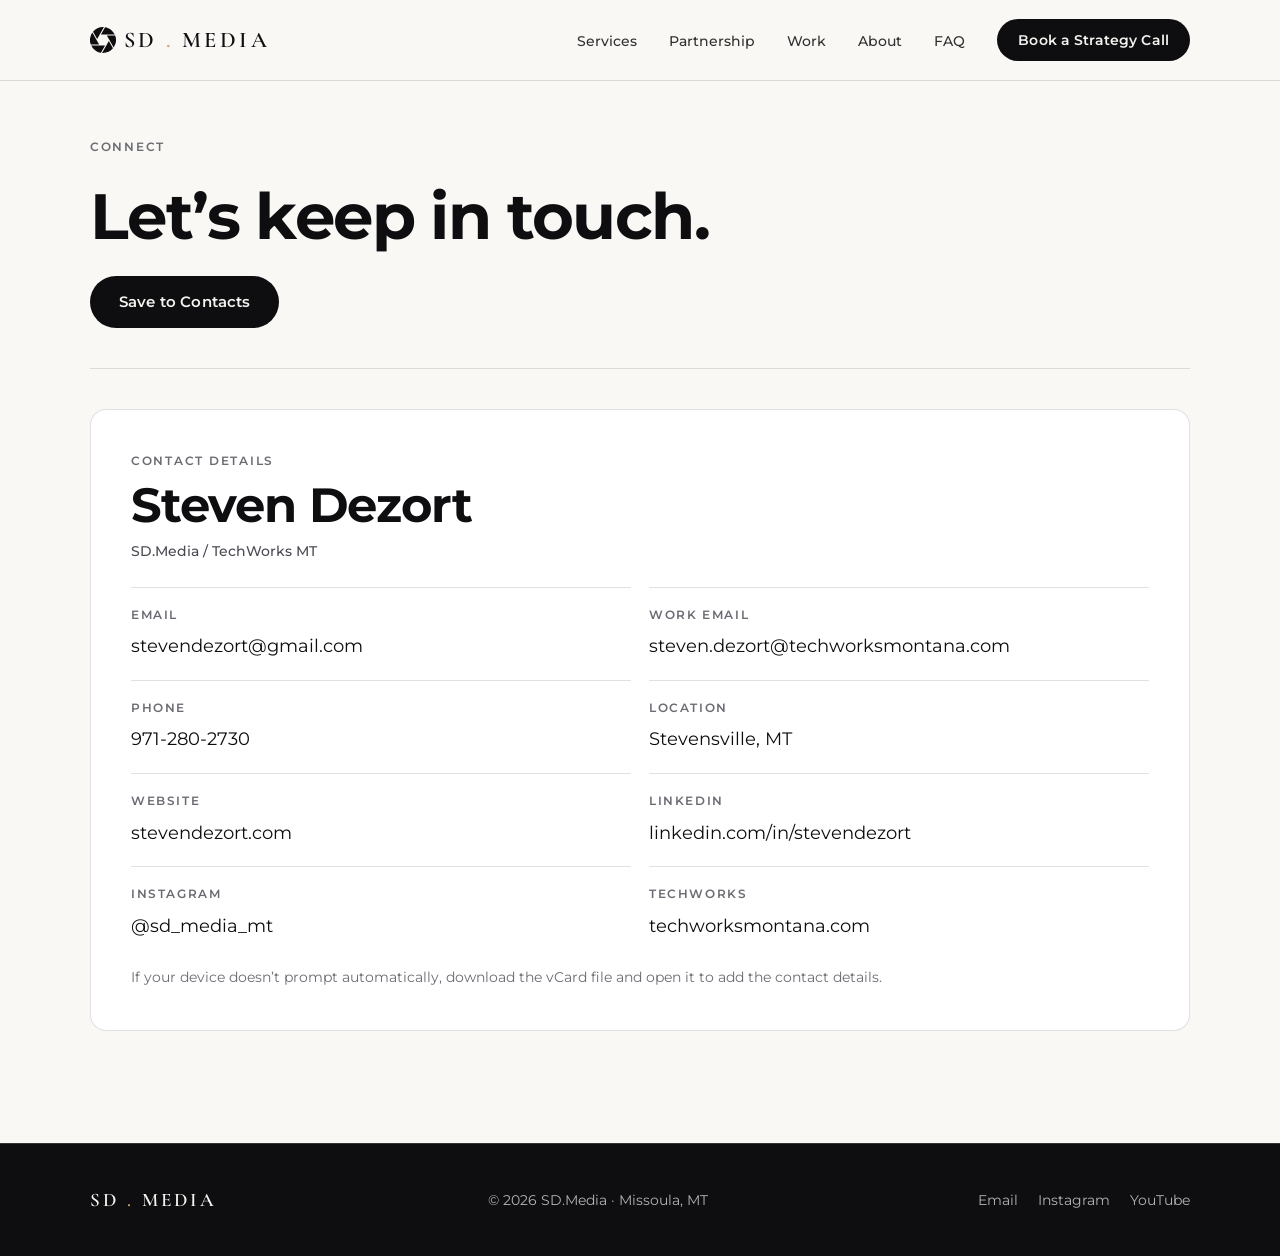
==== commit e7fd70b4: "Homepage update from coach feedback Shorter homepage: problem section rewritten as symptoms, diagnos" ====
--- a/contact.html
+++ b/contact.html
@@ -34,8 +34,8 @@
 
     <nav aria-label="Main">
       <ul class="nav-links">
-        <li><a href="index.html#partnership">Partnership</a></li>
-        <li><a href="index.html#process">Process</a></li>
+        <li><a href="index.html#services">Services</a></li>
+        <li><a href="partnership.html">Partnership</a></li>
         <li><a href="index.html#work">Work</a></li>
         <li><a href="index.html#about">About</a></li>
         <li><a href="index.html#faq">FAQ</a></li>
@@ -50,8 +50,8 @@
 
   <div class="mobile-menu" id="mobileMenu">
     <ul>
-      <li><a href="index.html#partnership">Partnership</a></li>
-      <li><a href="index.html#process">Process</a></li>
+      <li><a href="index.html#services">Services</a></li>
+      <li><a href="partnership.html">Partnership</a></li>
       <li><a href="index.html#work">Work</a></li>
       <li><a href="index.html#about">About</a></li>
       <li><a href="index.html#faq">FAQ</a></li>
--- a/styles.css
+++ b/styles.css
@@ -315,19 +315,39 @@
   color: var(--ink-faint);
 }
 
-.creds {
-  display: grid;
-  gap: 20px;
+.logo-strip {
   margin-top: 56px;
-  padding-top: 32px;
+  padding: 28px 0;
   border-top: 1px solid var(--line);
+  border-bottom: 1px solid var(--line);
+  overflow: hidden;
+  -webkit-mask-image: linear-gradient(to right, transparent, #000 10%, #000 90%, transparent);
+  mask-image: linear-gradient(to right, transparent, #000 10%, #000 90%, transparent);
+}
+.logo-track {
+  display: flex;
+  width: max-content;
+  animation: logo-marquee 40s linear infinite;
+}
+.logo-strip:hover .logo-track { animation-play-state: paused; }
+.logo-list {
+  display: flex;
+  align-items: center;
+  gap: 64px;
+  padding-right: 64px;
   list-style: none;
 }
-@media (min-width: 900px) {
-  .creds { grid-template-columns: repeat(2, minmax(0, 360px)); gap: 48px; }
-}
-.creds li { font-size: 0.95rem; color: var(--ink-soft); line-height: 1.6; }
-.creds strong { display: block; color: var(--ink); font-weight: 600; margin-bottom: 2px; }
+.logo-list img {
+  height: 40px;
+  width: auto;
+  max-width: 160px;
+  object-fit: contain;
+  filter: grayscale(1);
+  opacity: 0.6;
+  transition: opacity 0.2s, filter 0.2s;
+}
+.logo-list a:hover img { opacity: 1; filter: none; }
+@keyframes logo-marquee { to { transform: translateX(-50%); } }
 
 .proof-quote {
   margin-top: 48px;
@@ -345,22 +365,115 @@
   color: var(--ink-faint);
 }
 
-.reel {
-  margin-top: 56px;
-  aspect-ratio: 16 / 9;
+/* Photo grid: one wide image over two on mobile, three across on desktop */
+.photo-grid {
+  display: grid;
+  grid-template-columns: 1fr 1fr;
+  gap: 12px;
+  margin-top: 48px;
+}
+.photo-grid img {
+  width: 100%;
+  height: 100%;
+  aspect-ratio: 1 / 1;
+  object-fit: cover;
+  border-radius: var(--radius);
+}
+.photo-grid img:first-child { grid-column: 1 / -1; aspect-ratio: 16 / 9; }
+@media (min-width: 900px) {
+  .photo-grid { grid-template-columns: repeat(3, 1fr); gap: 16px; }
+  .photo-grid img,
+  .photo-grid img:first-child { grid-column: auto; aspect-ratio: 4 / 5; }
+}
+
+/* ─── 3. PROBLEM ─── */
+.problem-grid { display: grid; gap: 40px; }
+.problem-copy h2 { margin-bottom: 20px; }
+.problem-lead { font-size: clamp(1.1rem, 2vw, 1.3rem); font-weight: 600; margin-bottom: 24px; }
+.problem-copy p:not(.problem-lead) { color: var(--ink-soft); }
+.problem-copy p + p:not(.problem-lead) { margin-top: 1.1em; }
+.problem-copy strong { color: var(--ink); font-weight: 600; }
+.problem-photos { display: grid; grid-template-columns: 1fr 1fr; gap: 12px; }
+.problem-photos img {
+  width: 100%;
+  height: 100%;
+  aspect-ratio: 3 / 4;
+  object-fit: cover;
+  border-radius: var(--radius);
+}
+@media (min-width: 900px) {
+  .problem-grid { grid-template-columns: 6fr 5fr; gap: 64px; align-items: center; }
+  .problem-photos img:last-child { margin-top: 48px; }
+}
+
+.problem-turn {
+  max-width: 900px;
+  margin: calc(var(--section-y) * 0.9) auto 0;
+  padding-top: calc(var(--section-y) * 0.9);
+  border-top: 1px solid var(--line);
+  text-align: center;
+}
+.diagnosis {
+  max-width: 34ch;
+  margin: 0 auto 32px;
+  font-family: var(--font-head);
+  font-weight: 600;
+  font-size: clamp(1.15rem, 2.2vw, 1.45rem);
+  line-height: 1.45;
+  text-wrap: balance;
+}
+.solution-statement {
+  font-family: var(--font-head);
+  font-weight: 700;
+  font-size: clamp(2rem, 5.2vw, 3.5rem);
+  letter-spacing: -0.03em;
+  line-height: 1.1;
+  text-wrap: balance;
+}
+
+/* ─── 4. SERVICE STACK ─── */
+.services {
+  display: grid;
+  gap: 32px 24px;
+  list-style: none;
+}
+@media (min-width: 640px) {
+  .services { grid-template-columns: repeat(2, 1fr); }
+}
+@media (min-width: 1000px) {
+  .services { grid-template-columns: repeat(3, 1fr); }
+}
+.service-media {
+  aspect-ratio: 4 / 3;
   border-radius: var(--radius);
   overflow: hidden;
-  background: var(--dark);
-}
-.reel video { width: 100%; height: 100%; object-fit: cover; }
-
-/* ─── 3. TENSION ─── */
-.tension-grid { display: grid; gap: 32px; }
-.tension-body p + p { margin-top: 1.2em; }
-.tension-body { color: var(--ink-soft); }
-@media (min-width: 900px) {
-  .tension-grid { grid-template-columns: 5fr 6fr; gap: 72px; align-items: start; }
-  .tension-grid h2 { position: sticky; top: calc(var(--nav-h) + 32px); }
+  background: var(--bg-alt);
+}
+.service-media img { width: 100%; height: 100%; object-fit: cover; object-position: top center; }
+.service-body { padding-top: 18px; }
+.service-body h3 { margin-bottom: 6px; }
+.service-body p { color: var(--ink-soft); font-size: 1rem; }
+.service-tag {
+  display: inline-block;
+  margin-bottom: 10px;
+  padding: 3px 10px;
+  border: 1px solid var(--line);
+  border-radius: 999px;
+  font-size: 0.72rem;
+  font-weight: 600;
+  letter-spacing: 0.1em;
+  text-transform: uppercase;
+  color: var(--ink-faint);
+}
+.section-cta {
+  display: flex;
+  flex-direction: column;
+  align-items: flex-start;
+  gap: 20px;
+  margin-top: 56px;
+}
+@media (min-width: 640px) {
+  .section-cta { flex-direction: row; align-items: center; gap: 32px; }
 }
 
 /* ─── 4. BRIDGE ─── */
@@ -389,6 +502,9 @@
 @media (min-width: 640px) {
   .card { padding: 40px; }
 }
+.card-title { font-size: clamp(1.2rem, 2vw, 1.4rem); line-height: 1.3; letter-spacing: -0.015em; }
+.addons .card-title { font-size: 1.05rem; }
+.addons .card-title span { font-weight: 500; color: var(--ink-faint); }
 .card--featured { border: 1.5px solid var(--ink); }
 .card-tier {
   font-size: 0.78rem;
@@ -457,6 +573,14 @@
 .about-body h2 { margin-bottom: 28px; }
 .about-body p { color: var(--ink-soft); }
 .about-body p + p { margin-top: 1.2em; }
+.about-creds { display: flex; flex-wrap: wrap; gap: 8px; margin-top: 28px; list-style: none; }
+.about-creds li {
+  padding: 6px 14px;
+  border: 1px solid var(--line);
+  border-radius: 999px;
+  font-size: 0.85rem;
+  font-weight: 600;
+}
 
 /* ─── 7. PROCESS ─── */
 .steps { display: grid; gap: 40px; list-style: none; counter-reset: none; }
@@ -757,6 +881,15 @@
   .footer-inner { flex-direction: row; justify-content: space-between; align-items: center; }
 }
 
+/* ─── PARTNERSHIP PAGE ─── */
+.page-intro { padding: calc(var(--nav-h) + 64px) 0 0; }
+.page-intro h1 { max-width: 18ch; }
+.page-intro p { max-width: 640px; margin-top: 20px; color: var(--ink-soft); }
+.faq-pointer { margin-top: 32px; color: var(--ink-soft); }
+.closing-band { background: var(--dark); color: var(--on-dark); text-align: center; }
+.closing-band .bridge-text { color: var(--on-dark); }
+.closing-band .btn { margin-top: 40px; }
+
 /* ─── CONNECT PAGE (contact.html) ─── */
 .connect-page-shell {
   max-width: calc(var(--max) + var(--gutter) * 2);
@@ -822,4 +955,8 @@
   html { scroll-behavior: auto; }
   .js .reveal { opacity: 1; transform: none; transition: none; }
   .btn:hover, .yt-btn:hover img { transform: none; }
-}
+  .logo-strip { -webkit-mask-image: none; mask-image: none; }
+  .logo-track { animation: none; width: auto; justify-content: center; }
+  .logo-list { flex-wrap: wrap; justify-content: center; padding-right: 0; row-gap: 24px; }
+  .logo-list[aria-hidden="true"] { display: none; }
+}
